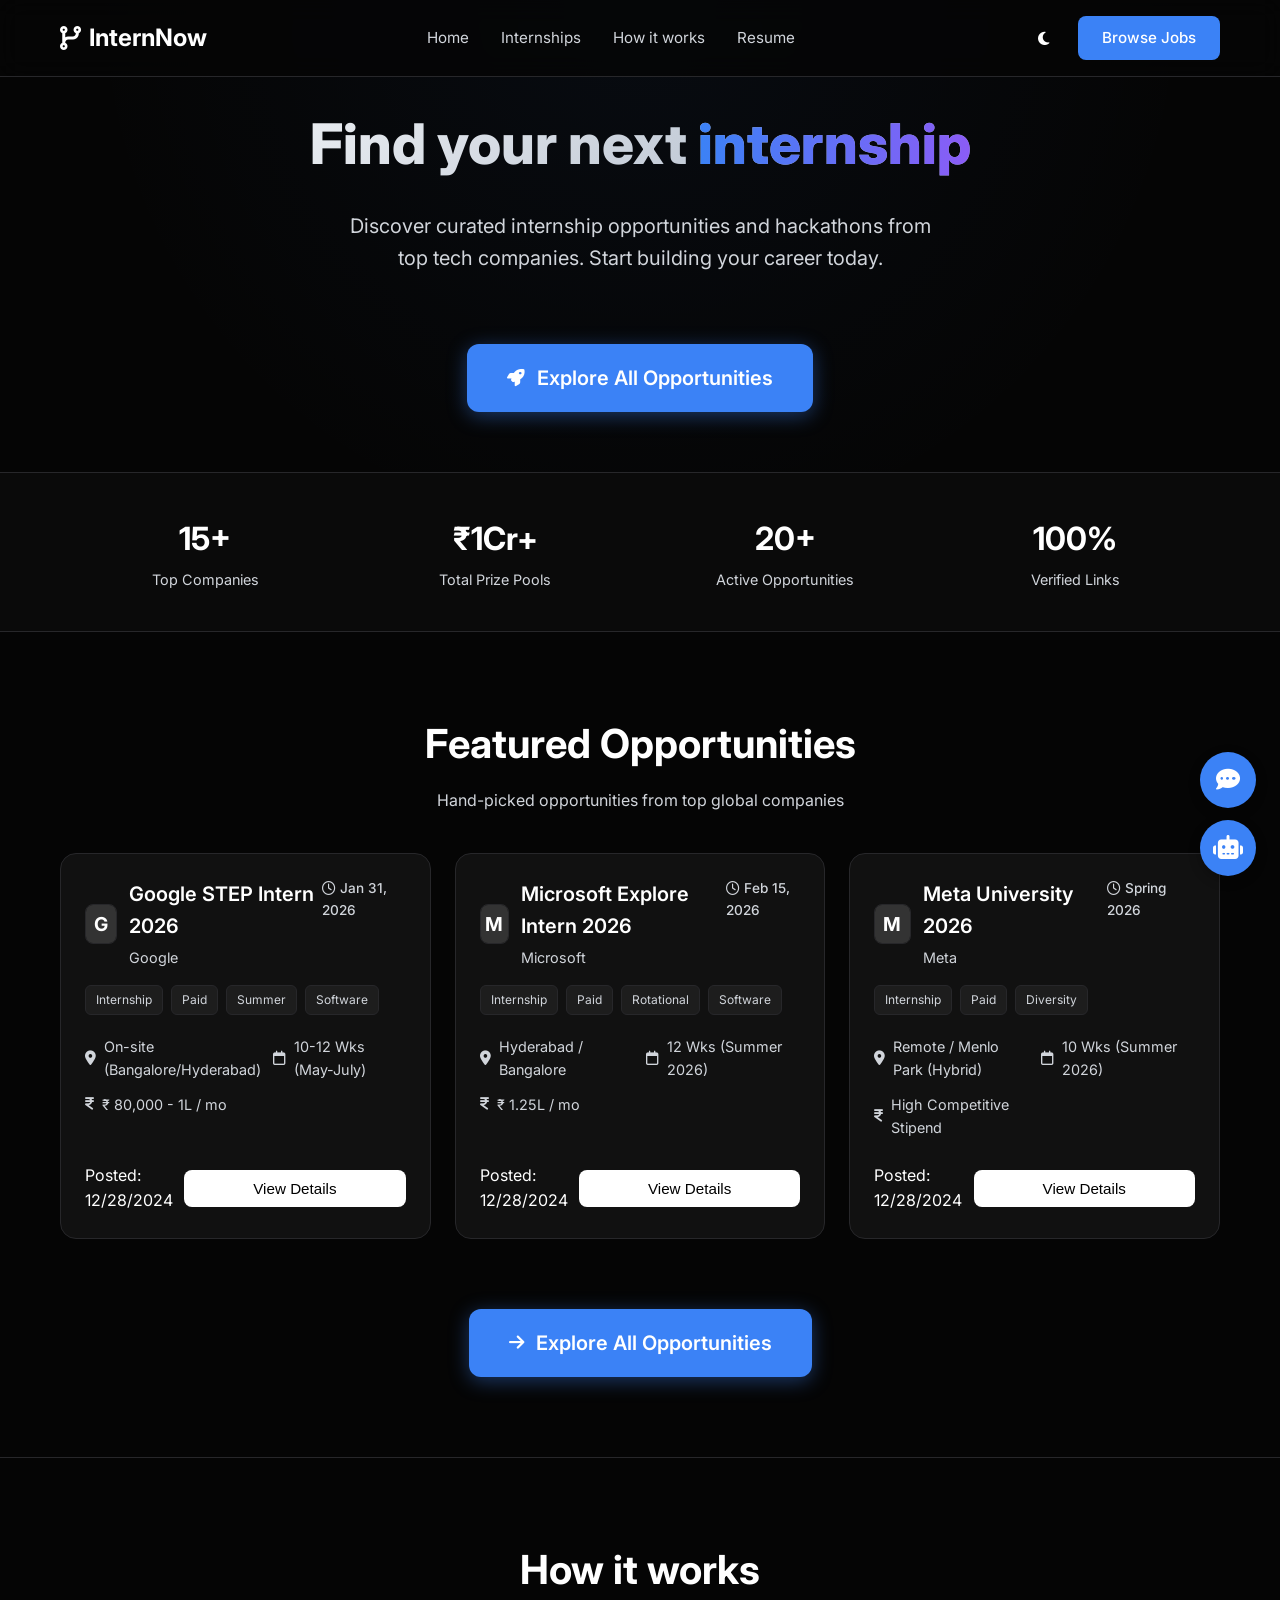
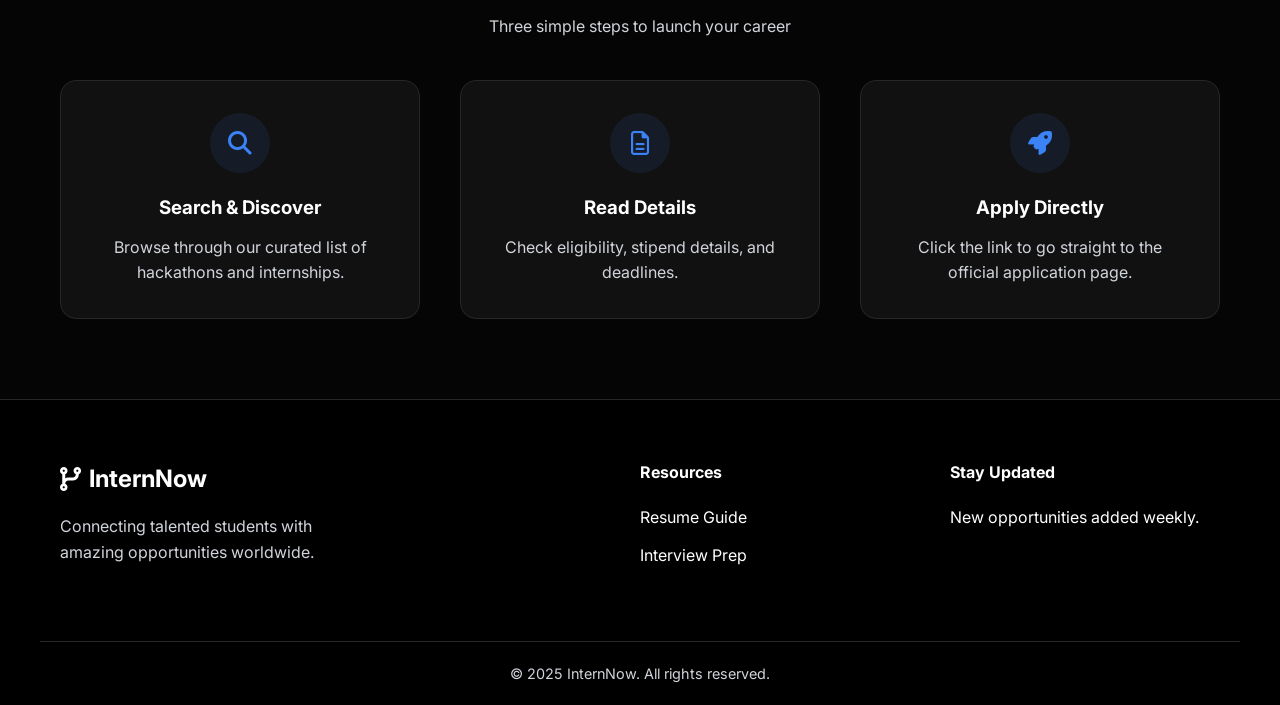
==== index.html @ 03d47580 "refactor: Clean homepage with only 3 featured cards - Reduced homepage from 5 cards to 3 featured ca" ====
<!DOCTYPE html>
<html lang="en">

<head>
    <meta charset="UTF-8">
    <meta name="viewport" content="width=device-width, initial-scale=1.0">
    <title>InternNow - Find Your Next Internship</title>
    <meta name="description"
        content="Discover curated top tech internships (Google, Microsoft, Amazon) and hackathons. Verified listings with stipend details.">

    <!-- Open Graph / SEO (Review Fix 18) -->
    <meta property="og:title" content="InternNow - Tech Internships 2026">
    <meta property="og:description"
        content="Curated list of paid internships and hackathons for engineering students. Verified links & stipends.">
    <meta property="og:type" content="website">
    <meta property="og:url" content="https://inflictt.github.io/Intern-Find/">

    <link rel="stylesheet" href="style.css">
    <link rel="preconnect" href="https://fonts.googleapis.com">
    <link rel="preconnect" href="https://fonts.gstatic.com" crossorigin>
    <link href="https://fonts.googleapis.com/css2?family=Inter:wght@300;400;500;600;700&display=swap" rel="stylesheet">
    <!-- Font Awesome for Icons -->
    <link rel="stylesheet" href="https://cdnjs.cloudflare.com/ajax/libs/font-awesome/6.4.0/css/all.min.css">
</head>

<body>
    <header class="navbar">
        <div class="container nav-container">
            <a href="#" class="logo"><i class="fa-solid fa-code-branch"></i> InternNow</a>
            <nav>
                <ul class="nav-links">
                    <li><a href="#hero">Home</a></li>
                    <li><a href="#internships">Internships</a></li>
                    <li><a href="#about">How it works</a></li>
                    <li><a href="resume.html">Resume</a></li>
                </ul>
            </nav>
            <div class="nav-controls">
                <button id="themeToggle" class="btn btn-icon" aria-label="Toggle Theme">
                    <i class="fa-solid fa-moon"></i>
                </button>
                <a href="#internships" class="btn btn-primary">Browse Jobs</a>
            </div>
        </div>
    </header>

    <main>
        <!-- Hero Section -->
        <section id="hero" class="hero-section">
            <div class="container hero-content">

                <h1>Find your next <span class="text-gradient">internship</span></h1>
                <p class="hero-subtitle">Discover curated internship opportunities and hackathons from top tech
                    companies. Start building your career today.</p>

                <a href="opportunities.html" class="btn btn-primary btn-hero-cta">
                    <i class="fa-solid fa-rocket"></i> Explore All Opportunities
                </a>
            </div>
        </section>

        <!-- Stats Section -->
        <section class="stats-section">
            <div class="container stats-grid">
                <div class="stat-item">
                    <h3>15+</h3>
                    <p>Top Companies</p>
                </div>
                <div class="stat-item">
                    <h3>₹1Cr+</h3>
                    <p>Total Prize Pools</p>
                </div>
                <div class="stat-item">
                    <h3>20+</h3>
                    <p>Active Opportunities</p>
                </div>
                <div class="stat-item">
                    <h3>100%</h3>
                    <p>Verified Links</p>
                </div>
            </div>
        </section>

        <!-- Featured Internships -->
        <section id="internships" class="internships-section">
            <div class="container">
                <div class="section-header">
                    <h2>Featured Opportunities</h2>
                    <p>Hand-picked opportunities from top global companies</p>
                </div>

                <div id="internship-grid" class="internship-grid">
                    <!-- Cards will be injected here by JS -->
                    <div class="card skeleton-card"></div>
                    <div class="card skeleton-card"></div>
                    <div class="card skeleton-card"></div>
                </div>

                <div style="text-align: center; margin-top: 40px;">
                    <a href="opportunities.html" class="btn btn-primary btn-hero-cta">
                        <i class="fa-solid fa-arrow-right"></i> Explore All Opportunities
                    </a>
                </div>
            </div>
        </section>

        <!-- How it works (Simple 3 steps) -->
        <section id="about" class="process-section">
            <div class="container">
                <div class="section-header">
                    <h2>How it works</h2>
                    <p>Three simple steps to launch your career</p>
                </div>
                <div class="process-grid">
                    <div class="process-card">
                        <div class="icon-box"><i class="fa-solid fa-magnifying-glass"></i></div>
                        <h3>Search & Discover</h3>
                        <p>Browse through our curated list of hackathons and internships.</p>
                    </div>
                    <div class="process-card">
                        <div class="icon-box"><i class="fa-regular fa-file-lines"></i></div>
                        <h3>Read Details</h3>
                        <p>Check eligibility, stipend details, and deadlines.</p>
                    </div>
                    <div class="process-card">
                        <div class="icon-box"><i class="fa-solid fa-rocket"></i></div>
                        <h3>Apply Directly</h3>
                        <p>Click the link to go straight to the official application page.</p>
                    </div>
                </div>
            </div>
        </section>
    </main>

    <footer>
        <div class="container footer-content">
            <div class="footer-brand">
                <a href="#" class="logo"><i class="fa-solid fa-code-branch"></i> InternNow</a>
                <p>Connecting talented students with amazing opportunities worldwide.</p>
            </div>
            <div class="footer-links">
                <h4>Resources</h4>
                <ul>
                    <li><a href="#">Resume Guide</a></li>
                    <li><a href="#">Interview Prep</a></li>
                </ul>
            </div>
            <div class="footer-subscribe">
                <h4>Stay Updated</h4>
                <p>New opportunities added weekly.</p>
            </div>
        </div>
        <div class="container footer-bottom">
            <p>&copy; 2025 InternNow. All rights reserved.</p>
        </div>
    </footer>

    <!-- Version 1.1: Forces update for Filters & Dark Mode -->
    <!-- Search Results Modal -->
    <div id="searchModal" class="modal-overlay hidden">
        <div class="modal-content" style="max-width: 800px; width: 95%;">
            <button id="closeSearchModalBtn" class="close-modal"><i class="fa-solid fa-xmark"></i></button>
            <div class="modal-header-voucher"
                style="border-bottom: 1px solid rgba(255,255,255,0.1); margin-bottom: 20px;">
                <div class="header-info"
                    style="display:flex; justify-content:space-between; align-items:center; width:100%;">
                    <div>
                        <h2>Search Results</h2>
                        <p style="color: var(--text-muted); font-size: 0.9rem;">Found matches for "<span
                                id="searchQueryDisplay">...</span>"</p>
                    </div>
                    <select id="searchSortSelect" class="filter-select"
                        style="min-width:120px; font-size:0.85rem; padding:6px 12px;">
                        <option value="relevance">Relevance</option>
                        <option value="latest">Latest</option>
                        <option value="stipend">Stipend</option>
                    </select>
                </div>
            </div>
            <div id="searchResultsGrid" style="max-height: 60vh; overflow-y: auto; padding-right: 10px;">
                <!-- Results populated via JS -->
            </div>
        </div>
    </div>

    <!-- Internship Detail Modal -->
    <div id="internshipModal" class="modal-overlay hidden">
        <div class="modal-content">
            <button class="close-modal-btn" id="closeModalBtn"><i class="fa-solid fa-xmark"></i></button>

            <!-- View 1: Details (Voucher Style) -->
            <div id="modalDetailsView">
                <!-- Modal Header: Logo + Title + Action -->
                <div class="modal-header-voucher">
                    <div class="header-left">
                        <div id="modalIconContainer" class="voucher-icon"></div>
                        <div class="header-info">
                            <h2 id="modalTitle">Role Title</h2>
                            <span id="modalCompany" class="company-badge">Company</span>
                        </div>
                    </div>
                    <div class="header-right">
                        <button id="headerApplyBtn" class="btn btn-outline-sm">Apply Now <i
                                class="fa-solid fa-arrow-up-right-from-square"></i></button>
                    </div>
                </div>

                <div class="modal-body-voucher">
                    <h3 class="section-label">AVAILABLE DETAILS</h3>

                    <!-- Detail Cards List -->
                    <div class="voucher-details-list">
                        <!-- Stipend & Duration -->
                        <div class="voucher-card">
                            <div class="vc-left">
                                <div class="vc-icon"><i class="fa-solid fa-money-bill-wave" id="modalStipendIcon"></i>
                                </div>
                                <div class="vc-info">
                                    <span class="vc-label">Stipend / Prize</span>
                                    <span id="modalStipend" class="vc-value highlight-green">Stipend</span>
                                </div>
                            </div>
                            <div class="vc-right">
                                <span id="modalDuration" class="vc-sub">Duration</span>
                            </div>
                        </div>

                        <!-- Location & Eligibility -->
                        <div class="voucher-card">
                            <div class="vc-left">
                                <div class="vc-icon"><i class="fa-solid fa-location-dot"></i></div>
                                <div class="vc-info">
                                    <span class="vc-label">Location</span>
                                    <span id="modalLocation" class="vc-value">Location</span>
                                </div>
                            </div>
                            <div class="vc-right">
                                <!-- Reuse logic later for eligibility text if short -->
                            </div>
                        </div>

                        <!-- Description Block -->
                        <div class="voucher-card full-card">
                            <span class="vc-label">Description</span>
                            <p id="modalDescription" class="vc-text">Description...</p>
                        </div>

                        <!-- Eligibility Block -->
                        <div class="voucher-card full-card">
                            <span class="vc-label">Eligibility</span>
                            <p id="modalEligibility" class="vc-text">Eligibility...</p>
                        </div>

                        <!-- Tags -->
                        <div class="modal-tags" id="modalTags" style="margin-top: 16px;">
                            <!-- Tags injected here -->
                        </div>
                    </div>
                </div>

                <!-- Hidden proceed button kept for logic compatibility, logic moved to header button -->
                <button id="proceedToApplyBtn" class="hidden"></button>
            </div>

            <!-- View 2: Confirmation -->
            <div id="modalConfirmView" class="hidden text-center">
                <div class="confirm-icon"><i class="fa-solid fa-circle-exclamation"></i></div>
                <h3>External Redirect</h3>
                <p>You are about to leave InternNow to visit the official application page.</p>
                <div class="confirm-actions">
                    <button id="cancelRedirectBtn" class="btn btn-outline">Go Back</button>
                    <button id="confirmRedirectBtn" class="btn btn-primary">Yes, Continue</button>
                </div>
            </div>
        </div>
    </div>

    <!-- Tools & Widgets -->
    <div class="fab-container">
        <button id="fabFeedback" class="fab-btn" title="Feedback"><i class="fa-solid fa-comment-dots"></i></button>
        <button id="fabChat" class="fab-btn" title="Help Chat"><i class="fa-solid fa-robot"></i></button>
    </div>

    <!-- Feedback Modal -->
    <div id="feedbackModal" class="modal-overlay hidden">
        <div class="modal-content" style="max-width: 500px;">
            <div class="modal-header-simple">
                <h3>Submit Feedback</h3>
                <button id="closeFeedbackBtn" class="close-simple"><i class="fa-solid fa-xmark"></i></button>
            </div>
            <div class="feedback-form">
                <textarea id="feedbackInput" placeholder="Tell us what you think or report a bug..."
                    rows="5"></textarea>
                <div class="form-actions">
                    <button id="submitFeedbackBtn" class="btn btn-primary">Send Feedback</button>
                </div>
            </div>
        </div>
    </div>

    <!-- Chat Bot Widget -->
    <div id="chatWidget" class="chat-widget hidden">
        <div class="chat-header">
            <h4>InternBot Helper</h4>
            <button id="closeChatBtn"><i class="fa-solid fa-xmark"></i></button>
        </div>
        <div class="chat-body" id="chatBody">
            <div class="chat-msg bot">Hi! I'm InternBot 🤖. Try searching for <strong>'Google'</strong>,
                <strong>'Microsoft'</strong>, or <strong>'High Stipend'</strong>.
            </div>
            <!-- Messages go here -->
        </div>
        <div class="chat-input-area">
            <input type="text" id="chatInput" placeholder="Ask a question...">
            <button id="sendChatBtn"><i class="fa-solid fa-paper-plane"></i></button>
        </div>
    </div>

    <!-- Toast Container -->
    <div id="toast-container"></div>

    <!-- Contextual Search Feedback Overlays -->
    <div id="searchFeedbackOverlay" class="search-feedback-overlay">
        <span class="search-loader"></span>
        <div class="feedback-text" id="feedbackText">Searching internships...</div>
        <div class="feedback-subtext">Scanning companies and roles</div>
    </div>

    <div id="resultSummaryCard" class="result-summary-card">
        <div class="summary-icon"><i class="fa-solid fa-magnifying-glass"></i></div>
        <div class="summary-content">
            <h4 id="summaryTitle">Search Results</h4>
            <p id="summaryText">Found 0 internships matching your query.</p>
        </div>
    </div>

    <!-- Mini Card Tray for Previews -->
    <div id="miniTray" class="mini-tray"></div>

    <script src="script.js"></script>
</body>

</html>
---- style.css ----
/* Base Styles & Variables */
:root {
    --bg-color: #050505;
    --card-bg: #111111;
    --card-hover: #1a1a1a;
    --primary-color: #3b82f6;
    /* Blue */
    --primary-hover: #2563eb;
    --accent-color: #8b5cf6;
    /* Purple for gradients */
    --text-main: #ffffff;
    --text-muted: #d1d5db;
    /* Improved Contrast (was #a1a1aa) */
    --border-color: #27272a;
    --font-family: 'Inter', sans-serif;
    --container-width: 1200px;
    --radius-md: 12px;
    --radius-lg: 16px;
    --transition: all 0.3s ease;
}

[data-theme="light"] {
    --bg-color: #ffffff;
    --card-bg: #f8f9fa;
    --card-hover: #ffffff;
    --primary-color: #000000;
    /* Classic Black for primary actions */
    --primary-hover: #333333;
    --text-main: #111111;
    --text-muted: #52525b;
    /* Darker grey for better contrast */
    --border-color: #dddddd;
    --radius-md: 8px;
    /* Sharper corners */
    --radius-lg: 12px;
}

* {
    margin: 0;
    padding: 0;
    box-sizing: border-box;
}

body {
    font-family: var(--font-family);
    background-color: var(--bg-color);
    color: var(--text-main);
    line-height: 1.6;
    overflow-x: hidden;
    transition: background-color 0.3s ease, color 0.3s ease;
}

/* ... (previous styles) ... */

.filter-select {
    background: var(--card-bg);
    border: 1px solid var(--border-color);
    color: var(--text-muted);
    padding: 8px 16px;
    font-size: 0.95rem;
    border-radius: 8px;
    cursor: pointer;
    outline: none;
    transition: var(--transition);
    min-width: 200px;
}

.filter-select:hover,
.filter-select:focus {
    border-color: var(--primary-color);
    color: var(--text-main);
}

/* ... existing styles ... */

.navbar {
    position: fixed;
    top: 0;
    left: 0;
    width: 100%;
    z-index: 1000;
    background: var(--bg-color);
    /* Changed to use var for theme support */
    border-bottom: 1px solid var(--border-color);
    padding: 16px 0;
    transition: background-color 0.3s ease;
}

.nav-controls {
    display: flex;
    align-items: center;
    gap: 16px;
}

.btn-icon {
    background: transparent;
    border: 1px solid var(--border-color);
    color: var(--text-main);
    width: 40px;
    height: 40px;
    border-radius: 50%;
    display: flex;
    align-items: center;
    justify-content: center;
    cursor: pointer;
    transition: var(--transition);
}

.btn-icon:hover {
    background: var(--card-hover);
    border-color: var(--primary-color);
}

/* ... existing styles ... */

.filters-bar {
    display: flex;
    flex-direction: column;
    align-items: center;
    gap: 16px;
    margin-bottom: 40px;
}

.filter-group {
    display: flex;
    gap: 12px;
    align-items: center;
    flex-wrap: wrap;
    justify-content: center;
}

.filter-label {
    color: var(--text-muted);
    font-size: 0.9rem;
    font-weight: 500;
}

.filter-btn {
    background: var(--card-bg);
    /* Updated to use card bg */
    border: 1px solid var(--border-color);
    /* Added border */
    color: var(--text-muted);
    padding: 8px 16px;
    cursor: pointer;
    font-size: 0.95rem;
    border-radius: 8px;
    transition: var(--transition);
}

.filter-btn:hover,
.filter-btn.active {
    background: var(--card-hover);
    color: var(--text-main);
    border-color: var(--primary-color);
}

.filter-btn.active {
    background: var(--primary-color);
    color: white;
    border-color: var(--primary-color);
}

a {
    text-decoration: none;
    color: inherit;
    transition: var(--transition);
}

ul {
    list-style: none;
}

.container {
    max-width: var(--container-width);
    margin: 0 auto;
    padding: 0 20px;
}

.btn {
    display: inline-block;
    padding: 10px 24px;
    border-radius: 8px;
    font-weight: 500;
    cursor: pointer;
    border: none;
    font-size: 0.95rem;
    transition: var(--transition);
}

.btn-primary {
    background-color: var(--primary-color);
    color: white;
}

.btn-primary:hover {
    background-color: var(--primary-hover);
    transform: translateY(-1px);
    box-shadow: 0 4px 12px rgba(59, 130, 246, 0.3);
}

/* Navbar */
.navbar {
    position: fixed;
    top: 0;
    left: 0;
    width: 100%;
    z-index: 1000;
    background: rgba(5, 5, 5, 0.8);
    backdrop-filter: blur(12px);
    border-bottom: 1px solid var(--border-color);
    padding: 16px 0;
}

.nav-container {
    display: flex;
    justify-content: space-between;
    align-items: center;
}

.logo {
    font-size: 1.5rem;
    font-weight: 700;
    display: flex;
    align-items: center;
    gap: 8px;
}

.nav-links {
    display: flex;
    gap: 32px;
}

.nav-links a {
    color: var(--text-muted);
    font-size: 0.95rem;
}

.nav-links a:hover {
    color: var(--text-main);
}

/* Hero Section */
.hero-section {
    padding: 100px 0 60px;
    text-align: center;
    background: radial-gradient(circle at top, rgba(59, 130, 246, 0.05) 0%, transparent 70%);
    transition: padding 0.5s ease, min-height 0.5s ease;
}

.btn-hero-cta {
    display: inline-flex;
    align-items: center;
    gap: 12px;
    padding: 18px 40px;
    font-size: 1.25rem;
    font-weight: 600;
    border-radius: 12px;
    margin-top: 30px;
    box-shadow: 0 4px 20px rgba(59, 130, 246, 0.4);
    transition: all 0.3s ease;
}

.btn-hero-cta:hover {
    transform: translateY(-3px);
    box-shadow: 0 8px 30px rgba(59, 130, 246, 0.5);
}

.btn-hero-cta i {
    font-size: 1.1rem;
}

/* Urgent Button Styling */
.btn-urgent {
    background: linear-gradient(135deg, #ef4444 0%, #dc2626 100%);
    color: white;
    border: none;
}

.btn-urgent:hover {
    background: linear-gradient(135deg, #dc2626 0%, #b91c1c 100%);
    transform: translateY(-2px);
}

/* Visited Link State (Subtle indicator for clicked links) */
.apply-btn:visited {
    opacity: 0.8;
}

.badge {
    background: rgba(255, 255, 255, 0.05);
    border: 1px solid var(--border-color);
    border-radius: 20px;
    padding: 6px 16px;
    font-size: 0.85rem;
    display: inline-block;
    margin-bottom: 24px;
    color: var(--text-muted);
}

.hero-section h1 {
    font-size: 3.5rem;
    font-weight: 800;
    margin-bottom: 20px;
    background: linear-gradient(135deg, #fff 0%, #94a3b8 100%);
    -webkit-background-clip: text;
    background-clip: text;
    -webkit-text-fill-color: transparent;
    transition: font-size 0.5s ease;
}

.hero-section.hero-results-active h1 {
    font-size: 2rem;
}

.text-gradient {
    background: linear-gradient(to right, var(--primary-color), var(--accent-color));
    -webkit-background-clip: text;
    background-clip: text;
    -webkit-text-fill-color: transparent;
}

.hero-section p {
    font-size: 1.25rem;
    color: var(--text-muted);
    max-width: 600px;
    margin: 0 auto 40px;
    transition: opacity 0.5s ease, margin-bottom 0.5s ease;
}

.hero-section.hero-results-active p {
    font-size: 1rem;
    margin-bottom: 20px;
    opacity: 0.7;
}

.search-container {
    background: var(--card-bg);
    border: 1px solid var(--border-color);
    border-radius: 12px;
    padding: 6px;
    max-width: 500px;
    margin: 0 auto 30px;
    display: flex;
    align-items: center;
    transition: var(--transition);
    position: relative;
    /* Anchor for dropdown */
}

.search-container:focus-within {
    border-color: var(--primary-color);
    box-shadow: 0 0 0 3px rgba(59, 130, 246, 0.1);
}

.search-icon {
    padding: 0 16px;
    color: var(--text-muted);
}

.search-container input {
    background: transparent;
    border: none;
    color: white;
    font-size: 1rem;
    padding: 8px 0;
    flex: 1;
    outline: none;
}

/* --- Floating Search Results --- */
.search-dropdown {
    position: absolute;
    top: calc(100% + 8px);
    left: 0;
    width: 100%;
    background: var(--card-bg);
    border: 1px solid var(--border-color);
    border-radius: 12px;
    box-shadow: 0 10px 30px rgba(0, 0, 0, 0.4);
    z-index: 1000;
    max-height: 480px;
    overflow-y: auto;
    display: flex;
    flex-direction: column;
}

.search-dropdown.hidden {
    display: none;
}

.search-result-item {
    display: flex;
    align-items: center;
    gap: 12px;
    padding: 12px 16px;
    cursor: pointer;
    border-bottom: 1px solid rgba(255, 255, 255, 0.05);
    transition: background 0.2s;
}

.search-result-item:last-child {
    border-bottom: none;
}

.search-result-item:hover {
    background: rgba(255, 255, 255, 0.05);
}

.sr-logo {
    width: 32px;
    height: 32px;
    border-radius: 6px;
    background: white;
    padding: 4px;
    object-fit: contain;
}

.sr-info {
    flex: 1;
}

.sr-title {
    color: var(--text-main);
    font-size: 0.95rem;
    font-weight: 600;
}

.sr-company {
    color: var(--text-muted);
    font-size: 0.8rem;
}

.sr-no-results {
    padding: 20px;
    text-align: center;
    color: var(--text-muted);
    font-style: italic;
}

.sr-view-all {
    padding: 12px;
    text-align: center;
    background: rgba(59, 130, 246, 0.05);
    color: var(--primary-color);
    font-weight: 600;
    font-size: 0.9rem;
    cursor: pointer;
    border-top: 1px solid var(--border-color);
}

.sr-view-all:hover {
    background: rgba(59, 130, 246, 0.1);
    text-decoration: underline;
}

.tags-container {
    display: flex;
    justify-content: center;
    gap: 12px;
    align-items: center;
    flex-wrap: wrap;
}

.tags-container span {
    color: var(--text-muted);
    font-size: 0.9rem;
}

.tag-btn {
    background: var(--card-bg);
    border: 1px solid var(--border-color);
    color: var(--text-muted);
    padding: 6px 12px;
    border-radius: 20px;
    cursor: pointer;
    font-size: 0.85rem;
    transition: var(--transition);
}

.tag-btn:hover {
    border-color: var(--text-muted);
    color: var(--text-main);
}

/* Stats Section */
.stats-section {
    border-top: 1px solid var(--border-color);
    border-bottom: 1px solid var(--border-color);
    padding: 40px 0;
    background: rgba(255, 255, 255, 0.02);
}

.stats-grid {
    display: grid;
    grid-template-columns: repeat(4, 1fr);
    text-align: center;
}

.stat-item h3 {
    font-size: 2rem;
    font-weight: 700;
    margin-bottom: 4px;
}

.stat-item p {
    color: var(--text-muted);
    font-size: 0.9rem;
}

/* Internships Section */
.internships-section {
    padding: 80px 0;
}

.section-header {
    text-align: center;
    margin-bottom: 40px;
}

.section-header h2 {
    font-size: 2.5rem;
    margin-bottom: 12px;
}

.section-header p {
    color: var(--text-muted);
}

.filters-container {
    display: flex;
    flex-direction: column;
    gap: 20px;
    margin-bottom: 40px;
    align-items: center;
}

.filter-row {
    display: flex;
    gap: 16px;
    align-items: center;
    flex-wrap: wrap;
    justify-content: center;
}

.dropdowns-row {
    width: 100%;
    justify-content: center;
    flex-wrap: nowrap;
    /* Force side-by-side */
}

@media (max-width: 600px) {
    .dropdowns-row {
        flex-wrap: wrap;
        /* Only wrap on very small screens */
    }

    .filter-select {
        min-width: 140px;
        /* Allow smaller width on mobile */
        flex: 1;
    }
}

.filter-group {
    display: flex;
    align-items: center;
    gap: 12px;
}

.filters-summary {
    display: flex;
    justify-content: space-between;
    align-items: center;
    margin-bottom: 24px;
    padding: 0 10px;
    font-size: 0.95rem;
    color: var(--text-muted);
}

.btn-text {
    background: none;
    border: none;
    color: var(--primary-color);
    cursor: pointer;
    font-size: 0.9rem;
    text-decoration: underline;
    padding: 0;
}

.btn-text:hover {
    color: var(--primary-hover);
}

.filter-btn {
    background: transparent;
    border: none;
    color: var(--text-muted);
    padding: 8px 16px;
    cursor: pointer;
    font-size: 1rem;
    border-radius: 8px;
    transition: var(--transition);
}

.filter-btn:hover,
.filter-btn.active {
    background: var(--card-bg);
    color: var(--text-main);
}

.filter-btn.active {
    background: var(--primary-color);
}

.internship-grid {
    display: grid;
    grid-template-columns: repeat(auto-fit, minmax(280px, 1fr));
    /* Reduced min-width slightly for better fit */
    gap: 24px;
}

/* Card Styles */
.card {
    background: var(--card-bg);
    border: 1px solid var(--border-color);
    border-radius: var(--radius-lg);
    padding: 24px;
    display: flex;
    flex-direction: column;
    transition: var(--transition);
    position: relative;
    overflow: hidden;
}

.card:hover {
    border-color: var(--primary-color);
    transform: translateY(-4px);
    box-shadow: 0 10px 40px -10px rgba(0, 0, 0, 0.5);
}

.card-header {
    display: flex;
    justify-content: space-between;
    align-items: flex-start;
    margin-bottom: 16px;
}

.role-title {
    font-size: 1.25rem;
    font-weight: 600;
    margin-bottom: 4px;
}

.company-name {
    color: var(--text-muted);
    font-size: 0.9rem;
    display: flex;
    align-items: center;
    gap: 6px;
}

.bookmark-btn {
    background: transparent;
    border: none;
    color: var(--text-muted);
    cursor: pointer;
}

.card-tags {
    display: flex;
    gap: 8px;
    margin-bottom: 20px;
    flex-wrap: wrap;
}

.card-tag {
    font-size: 0.75rem;
    padding: 4px 10px;
    border-radius: 6px;
    background: rgba(255, 255, 255, 0.05);
    color: var(--text-muted);
    border: 1px solid var(--border-color);
}

.card-info {
    font-size: 0.9rem;
    color: var(--text-muted);
    margin-bottom: 24px;
    display: grid;
    grid-template-columns: 1fr 1fr;
    gap: 12px;
}

.info-item {
    display: flex;
    align-items: center;
    gap: 8px;
}

.card-footer {
    margin-top: auto;
}

.apply-btn {
    width: 100%;
    text-align: center;
    background: white;
    color: black;
    padding: 10px;
}

.apply-btn:hover {
    background: #f0f0f0;
    transform: none;
    box-shadow: none;
}

/* Process Section */
.process-section {
    padding: 80px 0;
    border-top: 1px solid var(--border-color);
}

.process-grid {
    display: grid;
    grid-template-columns: repeat(3, 1fr);
    gap: 40px;
}

.process-card {
    padding: 32px;
    background: var(--card-bg);
    border-radius: var(--radius-lg);
    border: 1px solid var(--border-color);
    text-align: center;
}

.icon-box {
    width: 60px;
    height: 60px;
    background: rgba(59, 130, 246, 0.1);
    color: var(--primary-color);
    border-radius: 50%;
    display: flex;
    align-items: center;
    justify-content: center;
    font-size: 1.5rem;
    margin: 0 auto 20px;
}

.process-card h3 {
    margin-bottom: 12px;
}

.process-card p {
    color: var(--text-muted);
}

/* Footer */
footer {
    border-top: 1px solid var(--border-color);
    padding: 60px 0 20px;
    background: #000;
}

.footer-content {
    display: grid;
    grid-template-columns: 2fr 1fr 1fr;
    gap: 40px;
    margin-bottom: 60px;
}

.footer-brand p {
    color: var(--text-muted);
    margin-top: 16px;
    max-width: 300px;
}

.footer-links h4,
.footer-subscribe h4 {
    margin-bottom: 20px;
}

.footer-links li {
    margin-bottom: 12px;
}

.footer-links a:hover {
    color: var(--primary-color);
}

.footer-bottom {
    text-align: center;
    color: var(--text-muted);
    font-size: 0.9rem;
    padding-top: 20px;
    border-top: 1px solid var(--border-color);
}

/* Mobile Responsive */
@media (max-width: 768px) {
    .hero-section h1 {
        font-size: 2.5rem;
    }

    .stats-grid {
        grid-template-columns: 1fr 1fr;
        gap: 30px;
    }

    .process-grid {
        grid-template-columns: 1fr;
    }

    .footer-content {
        grid-template-columns: 1fr;
        text-align: center;
    }

    .footer-brand p {
        margin: 16px auto;
    }

    .nav-links {
        display: none;
        /* Simple hiding for first pass, valid for MVP */
    }
}


/* --- Modal Styles --- */
.modal-overlay {
    position: fixed;
    top: 0;
    left: 0;
    width: 100%;
    height: 100%;
    background: rgba(0, 0, 0, 0.6);
    backdrop-filter: blur(8px);
    display: flex;
    justify-content: center;
    align-items: center;
    z-index: 1000;
    opacity: 0;
    visibility: hidden;
    transition: all 0.3s ease;
}

.modal-overlay.active {
    opacity: 1;
    visibility: visible;
}

.modal-content {
    background: var(--card-bg);
    border: 1px solid var(--border-color);
    padding: 32px;
    border-radius: 16px;
    width: 90%;
    max-width: 600px;
    /* Wider for better layout */
    min-height: 400px;
    /* Square user feel */
    position: relative;
    transform: translateY(20px);
    transition: transform 0.3s ease;
    box-shadow: 0 25px 50px -12px rgba(0, 0, 0, 0.5);
    max-height: 90vh;
    /* Prevent it from being taller than screen */
    overflow-y: auto;
    /* Enable scrolling if content is too long */
}

.modal-overlay.active .modal-content {
    transform: translateY(0);
}

.close-modal-btn {
    position: absolute;
    top: 16px;
    right: 16px;
    background: transparent;
    border: none;
    color: var(--text-muted);
    font-size: 1.25rem;
    cursor: pointer;
    transition: color 0.2s;
}

.close-modal-btn:hover {
    color: var(--text-main);
}

.modal-header {
    margin-bottom: 24px;
}

.modal-header h2 {
    font-size: 1.5rem;
    margin-bottom: 4px;
}

.modal-body-grid {
    display: grid;
    grid-template-columns: 1fr 1fr;
    gap: 16px;
    margin-bottom: 24px;
}

.modal-details-section {
    margin-bottom: 24px;
    text-align: left;
    background: var(--bg-color);
    /* Slight contrast background */
    padding: 16px;
    border-radius: 8px;
    border: 1px solid var(--border-color);
}

.modal-details-section h3 {
    font-size: 1rem;
    color: var(--primary-color);
    margin-bottom: 8px;
    margin-top: 16px;
}

.modal-details-section h3:first-child {
    margin-top: 0;
}

.modal-details-section p {
    color: var(--text-main);
    font-size: 0.95rem;
    line-height: 1.5;
}

.deadline-text {
    color: #ef4444 !important;
    /* Red for urgency */
    font-weight: 600;
}

.highlight-tag {
    background: var(--primary-color) !important;
    color: white !important;
    border-color: var(--primary-color) !important;
}

.modal-stat {
    display: flex;
    align-items: center;
    gap: 10px;
    color: var(--text-muted);
    font-size: 0.95rem;
}

.modal-stat i {
    color: var(--primary-color);
    width: 20px;
    text-align: center;
}

.modal-tags {
    display: flex;
    flex-wrap: wrap;
    gap: 8px;
    margin-bottom: 24px;
}

.modal-actions .btn {
    width: 100%;
    justify-content: center;
}

/* Confirmation View */
.hidden {
    display: none !important;
}

.confirm-icon {
    font-size: 3rem;
    color: var(--accent-color);
    margin-bottom: 16px;
}

.text-center {
    text-align: center;
}

.confirm-actions {
    display: flex;
    gap: 12px;
    margin-top: 24px;
}

.filter-buttons {
    display: flex;
    gap: 10px;
    flex-wrap: wrap;
}

@media (max-width: 768px) {
    .filter-buttons {
        flex-wrap: nowrap;
        overflow-x: auto;
        padding-bottom: 8px;
        margin-bottom: -8px;
        -webkit-overflow-scrolling: touch;
        scrollbar-width: thin;
    }

    .filter-buttons::-webkit-scrollbar {
        height: 4px;
    }

    .filter-buttons::-webkit-scrollbar-thumb {
        background: rgba(255, 255, 255, 0.1);
        border-radius: 10px;
    }

    .filter-row {
        flex-direction: column;
        align-items: flex-start !important;
        gap: 12px !important;
    }

    .dropdowns-row {
        flex-direction: column;
        gap: 15px;
    }

    .filter-group {
        width: 100%;
    }

    .filter-select {
        width: 100%;
        min-width: unset !important;
    }
}


/* --- Premium Voucher Modal Styles --- */
.modal-header-voucher {
    display: flex;
    justify-content: space-between;
    align-items: flex-start;
    /* Better alignment for multi-line titles */
    padding-bottom: 24px;
    border-bottom: 1px solid rgba(255, 255, 255, 0.1);
    margin-bottom: 28px;
}

.header-left {
    display: flex;
    align-items: flex-start;
    gap: 16px;
    flex: 1;
}

.voucher-icon {
    font-size: 2.8rem;
    color: var(--text-main);
    background: rgba(255, 255, 255, 0.05);
    width: 64px;
    height: 64px;
    border-radius: 12px;
    display: flex;
    align-items: center;
    justify-content: center;
    flex-shrink: 0;
}

.header-info {
    display: flex;
    flex-direction: column;
    gap: 6px;
}

.header-info h2 {
    font-size: 1.75rem;
    /* Larger Title */
    font-weight: 700;
    line-height: 1.2;
    color: var(--text-main);
    margin: 0;
}

.company-badge {
    background: rgba(255, 255, 255, 0.1);
    padding: 4px 12px;
    border-radius: 20px;
    /* Pillow shape for modern feel */
    font-size: 0.85rem;
    font-weight: 500;
    color: var(--text-muted);
    display: inline-block;
    align-self: flex-start;
    border: 1px solid rgba(255, 255, 255, 0.1);
}

.header-right {
    margin-left: 20px;
    flex-shrink: 0;
}

/* High Impact CTA Button */
.btn-outline-sm {
    background: #ffffff;
    /* Solid White */
    color: #000000;
    /* Black Text */
    border: none;
    padding: 10px 20px;
    border-radius: 8px;
    font-size: 0.95rem;
    font-weight: 600;
    cursor: pointer;
    transition: transform 0.2s ease, box-shadow 0.2s ease;
    display: flex;
    align-items: center;
    gap: 8px;
}

.btn-outline-sm:hover {
    transform: translateY(-2px);
    box-shadow: 0 4px 12px rgba(255, 255, 255, 0.2);
    background: #f0f0f0;
}

.section-label {
    font-size: 0.75rem;
    text-transform: uppercase;
    letter-spacing: 1.2px;
    color: var(--text-muted);
    margin-bottom: 20px;
    display: block;
    opacity: 0.8;
}

.voucher-details-list {
    display: flex;
    flex-direction: column;
    gap: 20px;
}

.voucher-card {
    background: rgba(255, 255, 255, 0.03);
    /* Subtle separation */
    border: 1px solid rgba(255, 255, 255, 0.08);
    border-radius: 16px;
    padding: 20px;
    display: flex;
    justify-content: space-between;
    align-items: center;
    transition: background 0.2s ease;
}

.voucher-card:hover {
    background: rgba(255, 255, 255, 0.05);
}

.voucher-card.full-card {
    flex-direction: column;
    align-items: flex-start;
    gap: 12px;
}

.full-card .vc-label {
    text-transform: uppercase;
    font-size: 0.75rem;
    letter-spacing: 0.5px;
    opacity: 0.7;
    margin-bottom: 0;
}

.full-card .vc-text {
    font-size: 1rem;
    color: #e5e5e5;
    /* Brighter text for readability */
    line-height: 1.6;
}

.vc-left {
    display: flex;
    align-items: center;
    gap: 16px;
}

.vc-icon {
    background: rgba(34, 197, 94, 0.1);
    /* Subtle green tint bg */
    width: 48px;
    height: 48px;
    border-radius: 12px;
    display: flex;
    align-items: center;
    justify-content: center;
    color: #22c55e;
    /* Green Icon */
    font-size: 1.25rem;
}

.vc-info {
    display: flex;
    flex-direction: column;
    gap: 2px;
}

.vc-label {
    font-size: 0.85rem;
    color: #e2e8f0;
    /* High Contrast for Accessibility */
    font-weight: 500;
}

.vc-value {
    font-size: 1.2rem;
    font-weight: 700;
    color: var(--text-main);
}

.highlight-green {
    color: #22c55e;
}

/* --- Card State Machine Elements --- */
.timer-standard {
    color: var(--text-muted);
    font-size: 0.85rem;
    font-weight: 500;
}

.timer-urgent {
    color: #ef4444;
    /* Vibe Red */
    font-size: 0.85rem;
    font-weight: 700;
    display: flex;
    align-items: center;
    gap: 6px;
}

.timer-submitted {
    color: #22c55e;
    /* Success Green */
    font-size: 0.85rem;
    font-weight: 600;
    display: flex;
    align-items: center;
    gap: 6px;
}

/* Footer Button State Overrides */
.btn-ghost {
    background: transparent;
    border: 1px solid rgba(255, 255, 255, 0.2);
    color: var(--text-muted);
    padding: 8px 16px;
    border-radius: 8px;
    font-weight: 500;
    cursor: default;
    /* Less clickable feel */
    transition: all 0.2s;
}

.btn-ghost:hover {
    border-color: rgba(255, 255, 255, 0.4);
    color: var(--text-main);
}


/* Badges removed in favor of Header State Machine */


.vc-sub {
    font-size: 0.95rem;
    color: var(--text-muted);
    background: rgba(255, 255, 255, 0.05);
    padding: 6px 12px;
    border-radius: 6px;
}

/* Light Mode Overrides for Voucher */
[data-theme="light"] .modal-header-voucher {
    border-bottom-color: rgba(0, 0, 0, 0.1);
}

[data-theme="light"] .voucher-card {
    background: #ffffff;
    border-color: #e5e7eb;
    box-shadow: 0 2px 4px rgba(0, 0, 0, 0.02);
}

[data-theme="light"] .voucher-icon {
    background: #f3f4f6;
    color: #111;
}

[data-theme="light"] .btn-outline-sm {
    background: #000;
    color: #fff;
}

/* --- FAB and Widgets --- */
.fab-container {
    position: fixed;
    bottom: 24px;
    right: 24px;
    display: flex;
    flex-direction: column;
    gap: 12px;
    z-index: 1100;
}

.fab-btn {
    width: 56px;
    height: 56px;
    border-radius: 50%;
    background: var(--primary-color);
    color: white;
    border: none;
    font-size: 1.5rem;
    cursor: pointer;
    box-shadow: 0 4px 12px rgba(0, 0, 0, 0.3);
    transition: transform 0.2s, background 0.2s;
}

.fab-btn:hover {
    transform: scale(1.1);
    background: var(--primary-hover);
}

/* Chat Widget */
.chat-widget {
    position: fixed;
    bottom: 100px;
    right: 24px;
    width: 350px;
    height: 450px;
    background: var(--card-bg);
    border: 1px solid var(--border-color);
    border-radius: 12px;
    box-shadow: 0 8px 32px rgba(0, 0, 0, 0.4);
    display: flex;
    flex-direction: column;
    z-index: 1100;
    overflow: hidden;
}

.chat-header {
    background: var(--primary-color);
    color: white;
    padding: 12px 16px;
    display: flex;
    justify-content: space-between;
    align-items: center;
}

.chat-body {
    flex: 1;
    padding: 16px;
    overflow-y: auto;
    display: flex;
    flex-direction: column;
    gap: 12px;
}

.chat-msg {
    padding: 8px 12px;
    border-radius: 8px;
    max-width: 80%;
    font-size: 0.9rem;
}

.chat-msg.bot {
    background: rgba(255, 255, 255, 0.1);
    align-self: flex-start;
}

[data-theme="light"] .chat-msg.bot {
    background: #f3f4f6;
}

.chat-msg.user {
    background: var(--primary-color);
    color: white;
    align-self: flex-end;
}

.chat-input-area {
    padding: 12px;
    border-top: 1px solid var(--border-color);
    display: flex;
    gap: 8px;
}

.chat-input-area input {
    flex: 1;
    padding: 8px 12px;
    border-radius: 20px;
    border: 1px solid var(--border-color);
    background: var(--bg-color);
    color: var(--text-main);
}

#sendChatBtn {
    background: none;
    border: none;
    color: var(--primary-color);
    cursor: pointer;
    font-size: 1.2rem;
}

/* Feedback Modal - Simple Header */
.modal-header-simple {
    display: flex;
    justify-content: space-between;
    align-items: center;
    margin-bottom: 16px;
}

.close-simple {
    background: none;
    border: none;
    font-size: 1.2rem;
    cursor: pointer;
    color: var(--text-muted);
}

.feedback-form textarea {
    width: 100%;
    padding: 12px;
    border-radius: 8px;
    border: 1px solid var(--border-color);
    background: var(--bg-color);
    color: var(--text-main);
    resize: vertical;
}


/* --- Search Results List View (Professional) --- */
.search-list {
    display: flex;
    flex-direction: column;
    gap: 12px;
}

.search-item {
    display: flex;
    justify-content: space-between;
    align-items: center;
    background: rgba(255, 255, 255, 0.03);
    border: 1px solid var(--border-color);
    padding: 16px;
    border-radius: 12px;
    cursor: pointer;
    transition: all 0.2s ease;
}

.search-item:hover {
    background: rgba(255, 255, 255, 0.08);
    transform: translateX(4px);
    border-color: var(--primary-color);
}

[data-theme="light"] .search-item {
    background: #fff;
    border-color: #eee;
}

[data-theme="light"] .search-item:hover {
    background: #f9fafb;
    border-color: var(--primary-color);
}

.search-item-left {
    display: flex;
    align-items: center;
    gap: 16px;
}

.company-icon-sm {
    width: 40px;
    height: 40px;
    border-radius: 10px;
    background: linear-gradient(135deg, var(--primary-color), var(--accent-color));
    color: white;
    display: flex;
    align-items: center;
    justify-content: center;
    font-weight: 700;
    font-size: 1.2rem;
}

.search-info h4 {
    font-size: 1rem;
    margin-bottom: 4px;
    color: var(--text-main);
}

.search-meta {
    font-size: 0.85rem;
    color: var(--text-muted);
    display: flex;
    align-items: center;
    gap: 8px;
}

.search-item-right {
    display: flex;
    align-items: center;
    gap: 16px;
}

.btn-icon-sm {
    background: none;
    border: none;
    color: var(--text-muted);
    font-size: 1rem;
    cursor: pointer;
}

/* --- Company Logo Images (Simple Icons) --- */
.company-logo-img {
    width: 24px;
    height: 24px;
    object-fit: contain;
    display: block;
}

.company-icon-sm .company-logo-img {
    width: 32px;
    height: 32px;
}

/* Light Mode Logo Inversion */
[data-theme="light"] .company-logo-img {
    filter: invert(1);
}

/* --- Responsive Video Wrapper --- */
.video-container {
    position: relative;
    padding-bottom: 56.25%;
    /* 16:9 */
    height: 0;
    overflow: hidden;
    max-width: 100%;
    background: #000;
    border-radius: 12px;
    margin: 20px 0;
}

.video-container iframe,
.video-container object,
.video-container embed,
.video-container video {
    position: absolute;
    top: 0;
    left: 0;
    width: 100%;
    height: 100%;
    border: 0;
}

/* --- Chatbot Quick Replies --- */
.chat-actions {
    display: flex;
    flex-wrap: wrap;
    gap: 8px;
    margin-top: 8px;
    justify-content: flex-start;
}

.chat-action-chip {
    background: rgba(59, 130, 246, 0.1);
    border: 1px solid var(--primary-color);
    color: var(--primary-color);
    padding: 6px 12px;
    border-radius: 16px;
    font-size: 0.8rem;
    cursor: pointer;
    transition: all 0.2s ease;
}

.chat-action-chip:hover {
    transform: translateY(-2px);
}

/* Chat Button Hierarchy (Review Fix 5) */
.chat-action-chip.primary {
    background: var(--primary-color);
    color: white;
    border: none;
    font-weight: 500;
}

.chat-action-chip.secondary {
    background: rgba(255, 255, 255, 0.05);
    border: 1px solid rgba(255, 255, 255, 0.2);
    color: var(--text-main);
}

.chat-action-chip:focus-visible {
    outline: 2px solid white;
    outline-offset: 2px;
}

/* Typing Indicator (Review Fix 8) */
.typing-indicator {
    display: flex;
    gap: 4px;
    padding: 12px 16px;
    background: rgba(255, 255, 255, 0.05);
    border-radius: 12px;
    width: fit-content;
    margin-bottom: 8px;
    margin-left: 8px;
    opacity: 0;
    animation: fadeIn 0.3s forwards;
}

.filter-chip i {
    margin-left: 8px;
    opacity: 0.6;
    cursor: pointer;
    /* Increase hit area */
    padding: 10px;
    margin: -10px -10px -10px 0;
}

.typing-dot {
    width: 6px;
    height: 6px;
    background: var(--text-muted);
    border-radius: 50%;
    animation: bounce 1.4s infinite ease-in-out both;
}

.typing-dot:nth-child(1) {
    animation-delay: -0.32s;
}

.typing-dot:nth-child(2) {
    animation-delay: -0.16s;
}

@keyframes bounce {

    0%,
    80%,
    100% {
        transform: scale(0);
    }

    40% {
        transform: scale(1);
    }
}

@keyframes fadeIn {
    to {
        opacity: 1;
    }
}

/* Accessibility & Polish */
#closeChatBtn {
    width: 44px;
    /* WCAG Target Size */
    height: 44px;
    font-size: 1.2rem;
    display: flex;
    align-items: center;
    justify-content: center;
}

.chat-msg.bot {
    background: #2a2a2a;
    /* Better Contrast */
    border: 1px solid rgba(255, 255, 255, 0.1);
    color: #e0e0e0;
}

.fab-chat {
    bottom: 90px;
    /* Avoid footer/toast overlap */
    z-index: 9990;
    /* High but below Modal */
}

/* --- Robustness Fixes --- */
.chat-widget {
    z-index: 9999 !important;
    /* Force top layer */
}

.toast-notification {
    position: fixed;
    bottom: 20px;
    left: 50%;
    transform: translateX(-50%) translateY(100px);
    background: #333;
    color: white;
    padding: 12px 24px;
    border-radius: 8px;
    box-shadow: 0 4px 12px rgba(0, 0, 0, 0.3);
    z-index: 10000;
    opacity: 0;
    transition: all 0.3s ease;
    display: flex;
    align-items: center;
    gap: 12px;
}

.toast-notification.show {
    transform: translateX(-50%) translateY(0);
    opacity: 1;
}

.quick-filters {
    display: flex;
    gap: 10px;
    margin: 10px 0 20px 0;
    flex-wrap: wrap;
    justify-content: center;
}

.filter-chip {
    background: rgba(255, 255, 255, 0.1);
    border: 1px solid rgba(255, 255, 255, 0.2);
    padding: 6px 12px;
    border-radius: 20px;
    color: var(--text-muted);
    font-size: 0.9rem;
    cursor: pointer;
    transition: all 0.2s;
}

.filter-chip:hover {
    background: var(--primary-color);
    color: white;
    border-color: var(--primary-color);
}

/* --- Search Feedback System --- */
.search-feedback-overlay {
    position: fixed;
    top: 50%;
    left: 50%;
    transform: translate(-50%, -50%);
    background: rgba(10, 10, 20, 0.95);
    padding: 30px 50px;
    border-radius: 16px;
    border: 1px solid var(--primary-color);
    box-shadow: 0 0 50px rgba(59, 130, 246, 0.3);
    z-index: 9999;
    display: flex;
    flex-direction: column;
    align-items: center;
    gap: 20px;
    opacity: 0;
    pointer-events: none;
    transition: opacity 0.3s ease, transform 0.3s ease;
}

.search-feedback-overlay.show {
    opacity: 1;
    pointer-events: none;
    transform: translate(-50%, -50%) scale(1.05);
}

.search-loader {
    width: 48px;
    height: 48px;
    border: 3px solid rgba(59, 130, 246, 0.3);
    border-radius: 50%;
    display: inline-block;
    border-top-color: var(--primary-color);
    box-sizing: border-box;
    animation: rotation 1s linear infinite;
}

@keyframes rotation {
    0% {
        transform: rotate(0deg);
    }

    100% {
        transform: rotate(360deg);
    }
}

.feedback-text {
    color: #fff;
    font-size: 1.1rem;
    font-weight: 500;
    text-align: center;
}

.feedback-subtext {
    color: var(--text-muted);
    font-size: 0.85rem;
    margin-top: -10px;
}

/* Active Filter Chips Container */
.active-filters-container {
    display: flex;
    flex-wrap: wrap;
    gap: 10px;
    margin: 15px 0;
    min-height: 32px;
}

.active-chip {
    background: rgba(59, 130, 246, 0.1);
    border: 1px solid rgba(59, 130, 246, 0.3);
    color: var(--primary-color);
    padding: 6px 14px;
    border-radius: 8px;
    font-size: 0.85rem;
    display: flex;
    align-items: center;
    gap: 8px;
    transition: all 0.2s;
}

.active-chip:hover {
    background: rgba(59, 130, 246, 0.2);
    border-color: var(--primary-color);
}

.active-chip .close-chip {
    cursor: pointer;
    font-size: 1rem;
    opacity: 0.6;
}

.active-chip .close-chip:hover {
    opacity: 1;
}

/* Result Summary Toast (Contextual) */
.result-summary-card {
    position: fixed;
    bottom: 30px;
    right: 30px;
    background: #1e293b;
    border: 1px solid var(--border-color);
    padding: 16px 20px;
    border-radius: 12px;
    box-shadow: 0 10px 25px rgba(0, 0, 0, 0.5);
    z-index: 9998;
    transform: translateY(100px);
    opacity: 0;
    transition: all 0.4s cubic-bezier(0.175, 0.885, 0.32, 1.275);
    display: flex;
    align-items: center;
    gap: 15px;
}

.result-summary-card.show {
    transform: translateY(0);
    opacity: 1;
}

.summary-icon {
    width: 40px;
    height: 40px;
    background: rgba(59, 130, 246, 0.1);
    border-radius: 50%;
    display: flex;
    align-items: center;
    justify-content: center;
    color: var(--primary-color);
    font-size: 1.2rem;
}

.summary-content h4 {
    margin: 0;
    font-size: 1rem;
    color: #fff;
}

.summary-content p {
    margin: 2px 0 0;
    font-size: 0.85rem;
    color: var(--text-muted);
}

/* Mini Card Tray (Preview) */
.mini-tray {
    position: fixed;
    bottom: 100px;
    left: 50%;
    transform: translateX(-50%) translateY(20px);
    display: flex;
    gap: 15px;
    padding: 15px;
    background: rgba(10, 10, 20, 0.8);
    backdrop-filter: blur(10px);
    border-radius: 20px;
    border: 1px solid rgba(255, 255, 255, 0.1);
    opacity: 0;
    pointer-events: none;
    transition: all 0.3s;
    z-index: 9997;
}

.mini-tray.show {
    opacity: 1;
    pointer-events: all;
    transform: translateX(-50%) translateY(0);
}

.mini-card {
    width: 180px;
    background: rgba(255, 255, 255, 0.05);
    padding: 12px;
    border-radius: 12px;
    text-align: center;
}

.mini-card img {
    width: 32px;
    height: 32px;
    border-radius: 6px;
    margin-bottom: 8px;
}

.mini-card h5 {
    font-size: 0.85rem;
    margin: 0;
    white-space: nowrap;
    overflow: hidden;
    text-overflow: ellipsis;
}

.mini-card p {
    font-size: 0.75rem;
    color: var(--text-muted);
    margin: 4px 0 0;
}
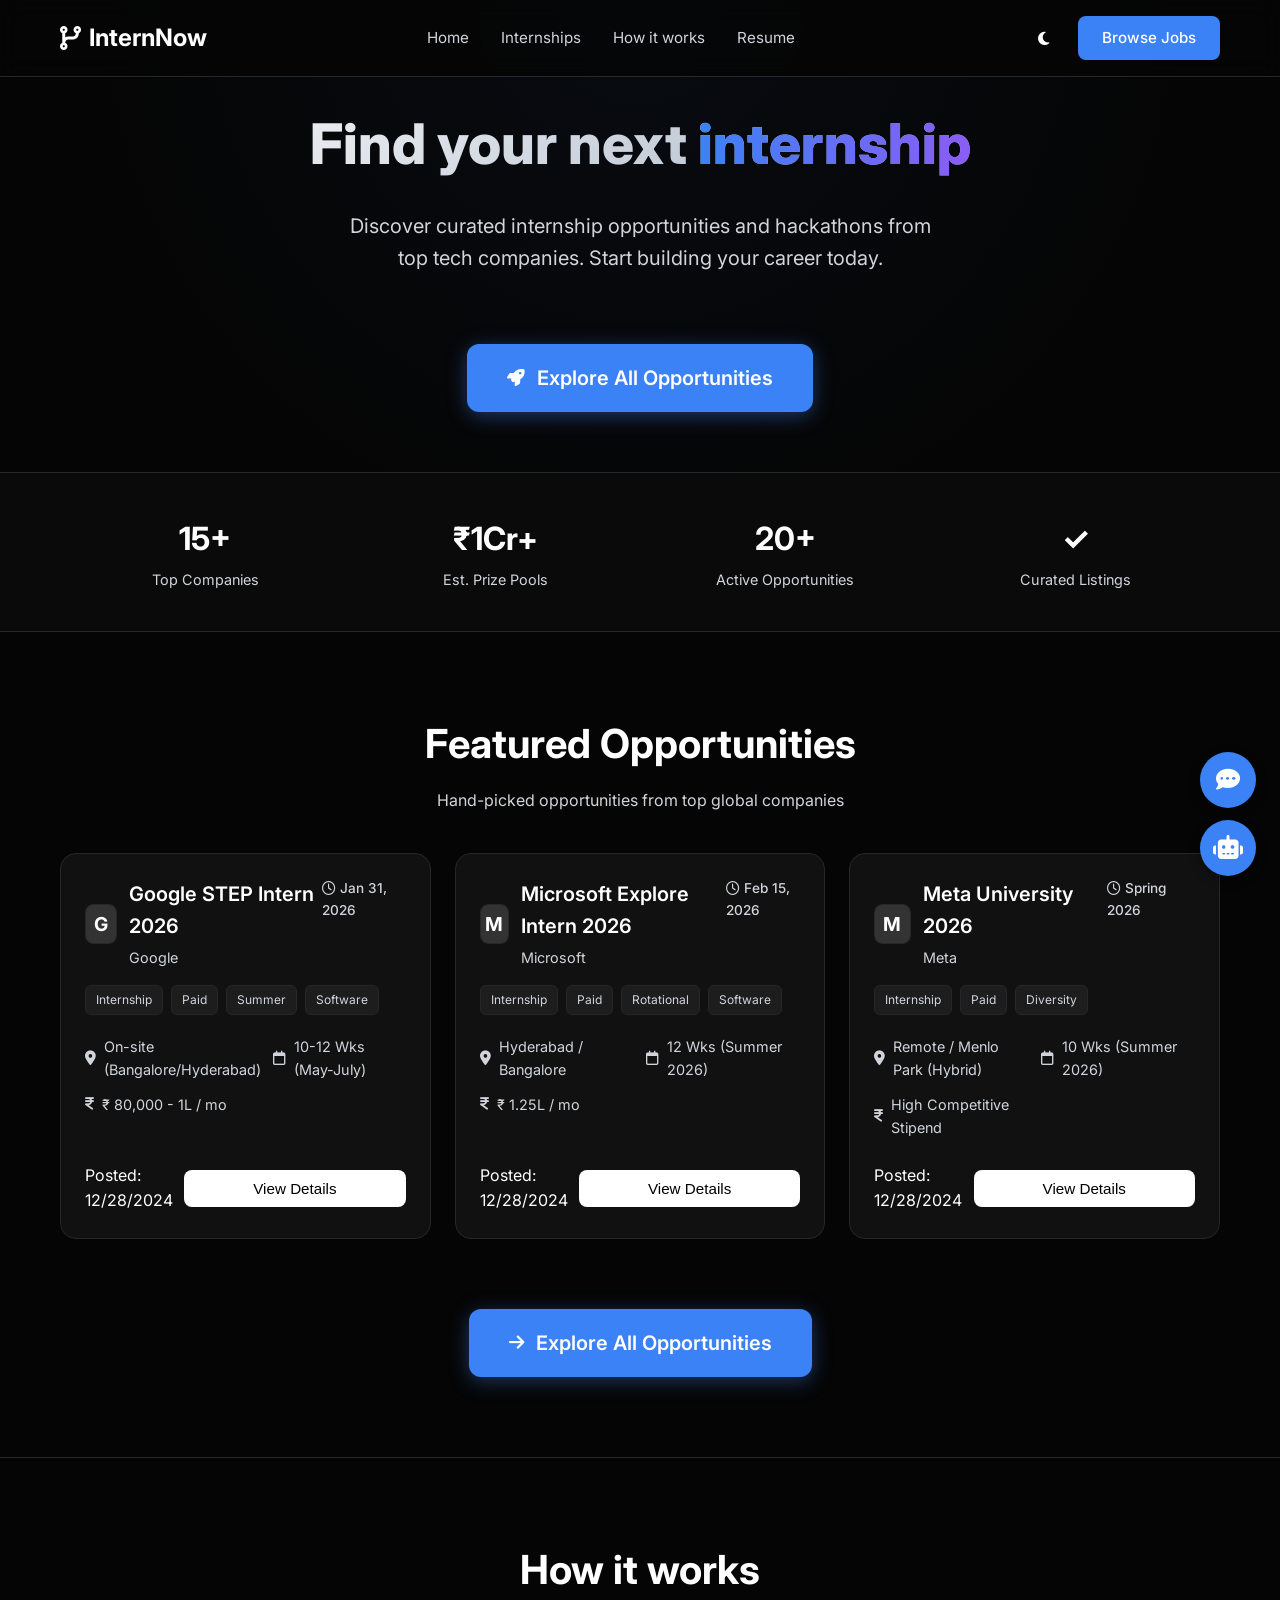
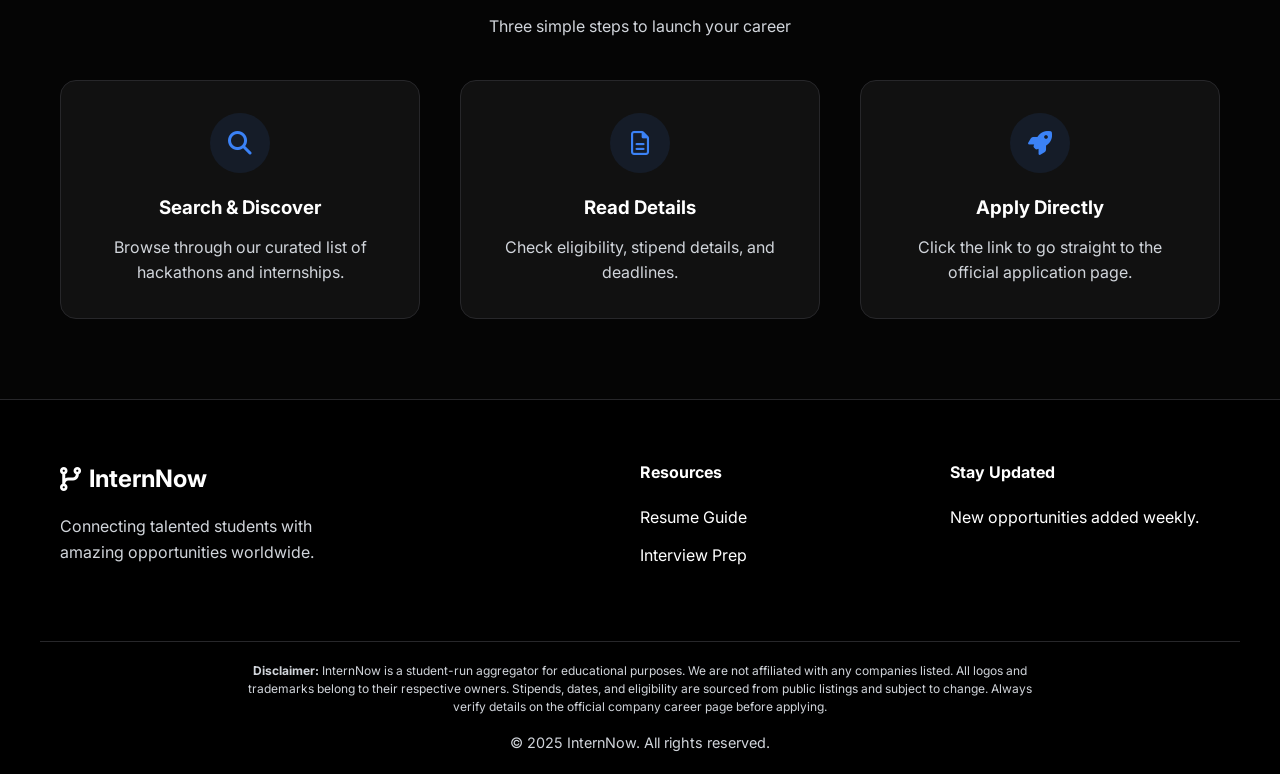
==== commit 6d517ddc: "feat: Add comprehensive legal disclaimers for aggregator protection Stats Section: - Changed '100% V" ====
--- a/index.html
+++ b/index.html
@@ -68,15 +68,15 @@
                 </div>
                 <div class="stat-item">
                     <h3>₹1Cr+</h3>
-                    <p>Total Prize Pools</p>
+                    <p>Est. Prize Pools</p>
                 </div>
                 <div class="stat-item">
                     <h3>20+</h3>
                     <p>Active Opportunities</p>
                 </div>
                 <div class="stat-item">
-                    <h3>100%</h3>
-                    <p>Verified Links</p>
+                    <h3>✓</h3>
+                    <p>Curated Listings</p>
                 </div>
             </div>
         </section>
@@ -151,6 +151,14 @@
             </div>
         </div>
         <div class="container footer-bottom">
+            <p class="disclaimer-text"
+                style="font-size: 0.75rem; color: var(--text-muted); max-width: 800px; margin: 0 auto 15px; line-height: 1.5; text-align: center;">
+                <strong>Disclaimer:</strong> InternNow is a student-run aggregator for educational purposes.
+                We are not affiliated with any companies listed. All logos and trademarks belong to their respective
+                owners.
+                Stipends, dates, and eligibility are sourced from public listings and subject to change.
+                Always verify details on the official company career page before applying.
+            </p>
             <p>&copy; 2025 InternNow. All rights reserved.</p>
         </div>
     </footer>
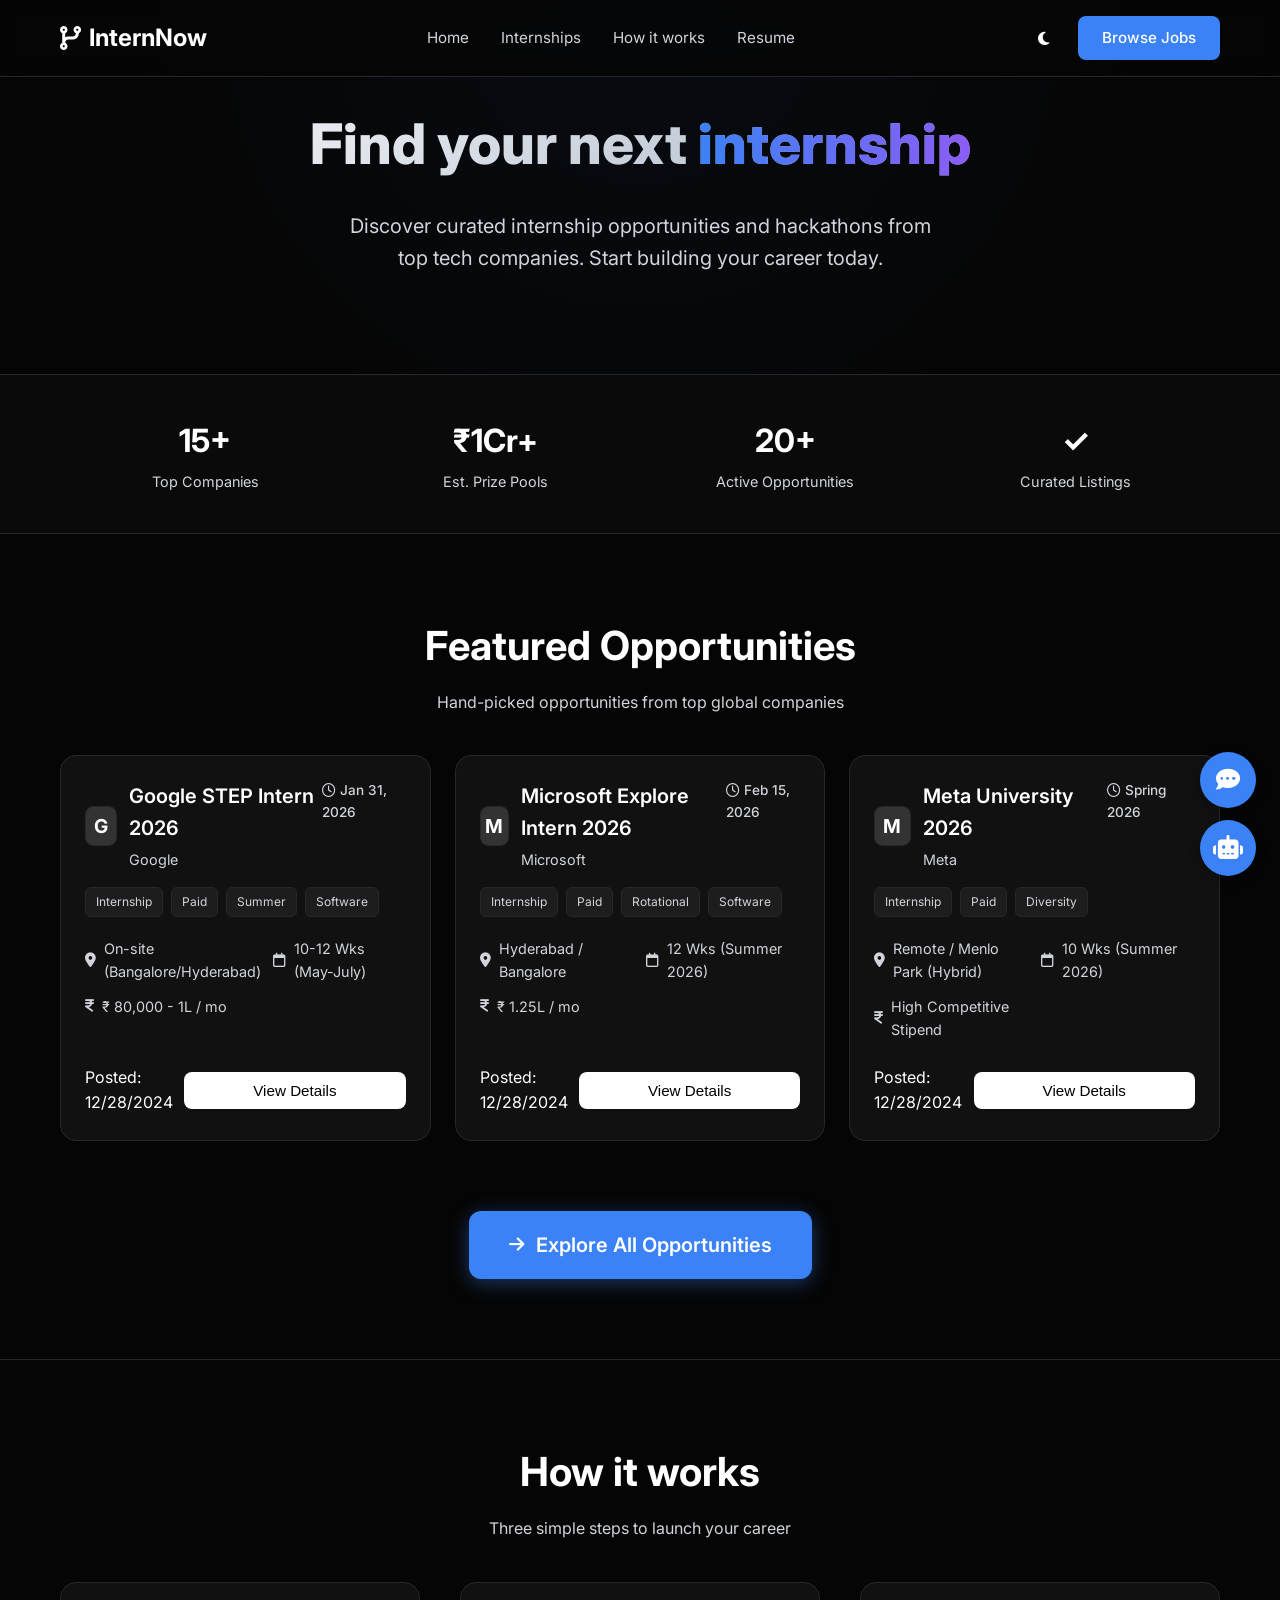
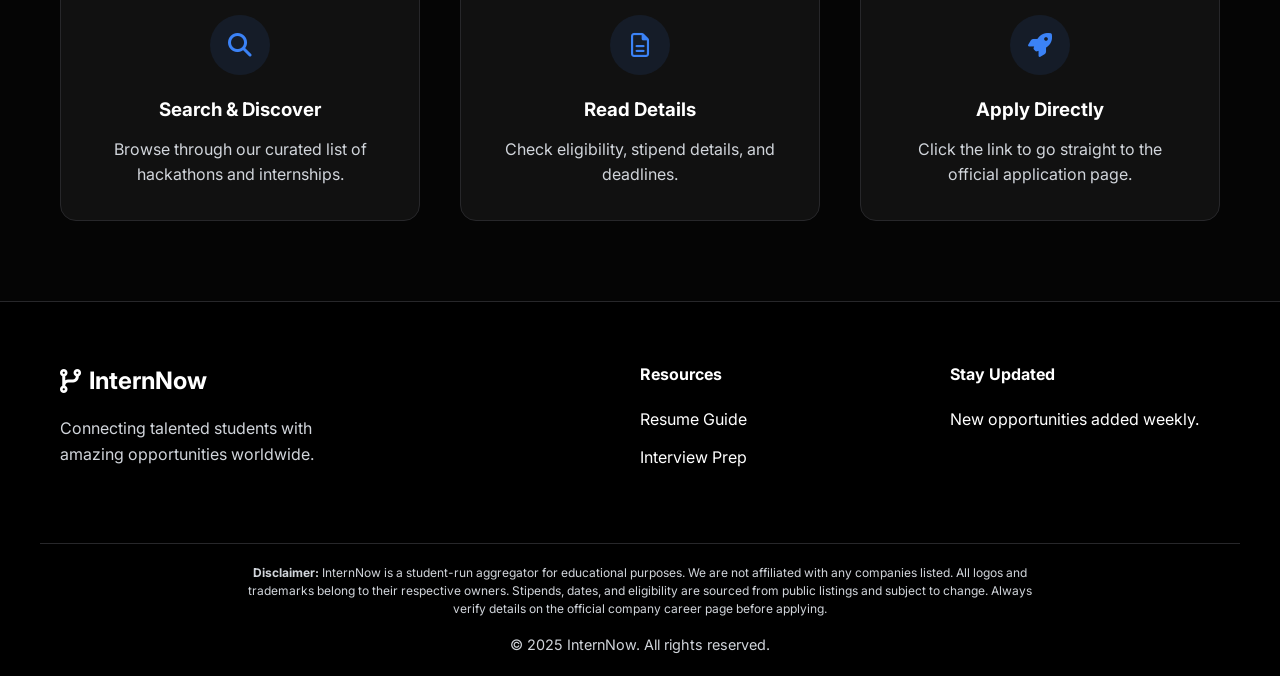
==== commit b6c61d1a: "remove: Hero section Explore All Opportunities button" ====
--- a/index.html
+++ b/index.html
@@ -52,10 +52,6 @@
                 <h1>Find your next <span class="text-gradient">internship</span></h1>
                 <p class="hero-subtitle">Discover curated internship opportunities and hackathons from top tech
                     companies. Start building your career today.</p>
-
-                <a href="opportunities.html" class="btn btn-primary btn-hero-cta">
-                    <i class="fa-solid fa-rocket"></i> Explore All Opportunities
-                </a>
             </div>
         </section>
 
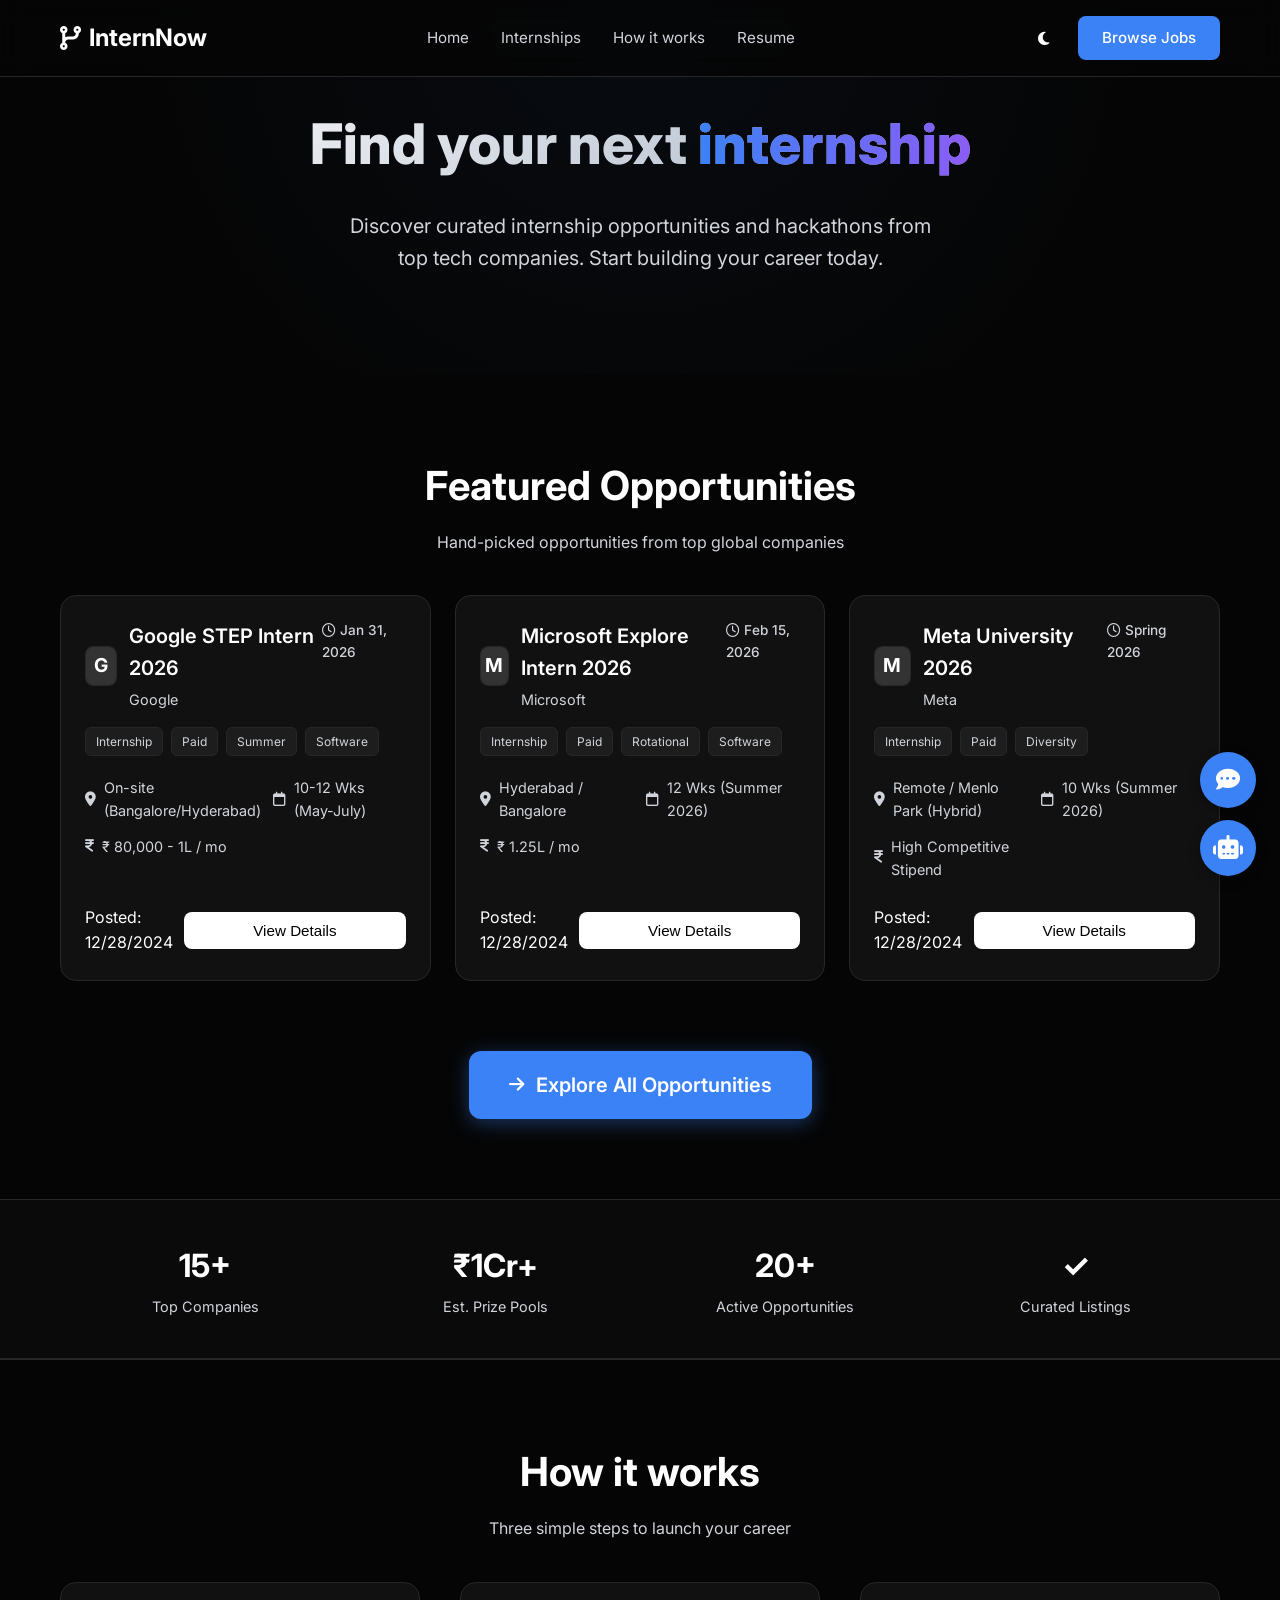
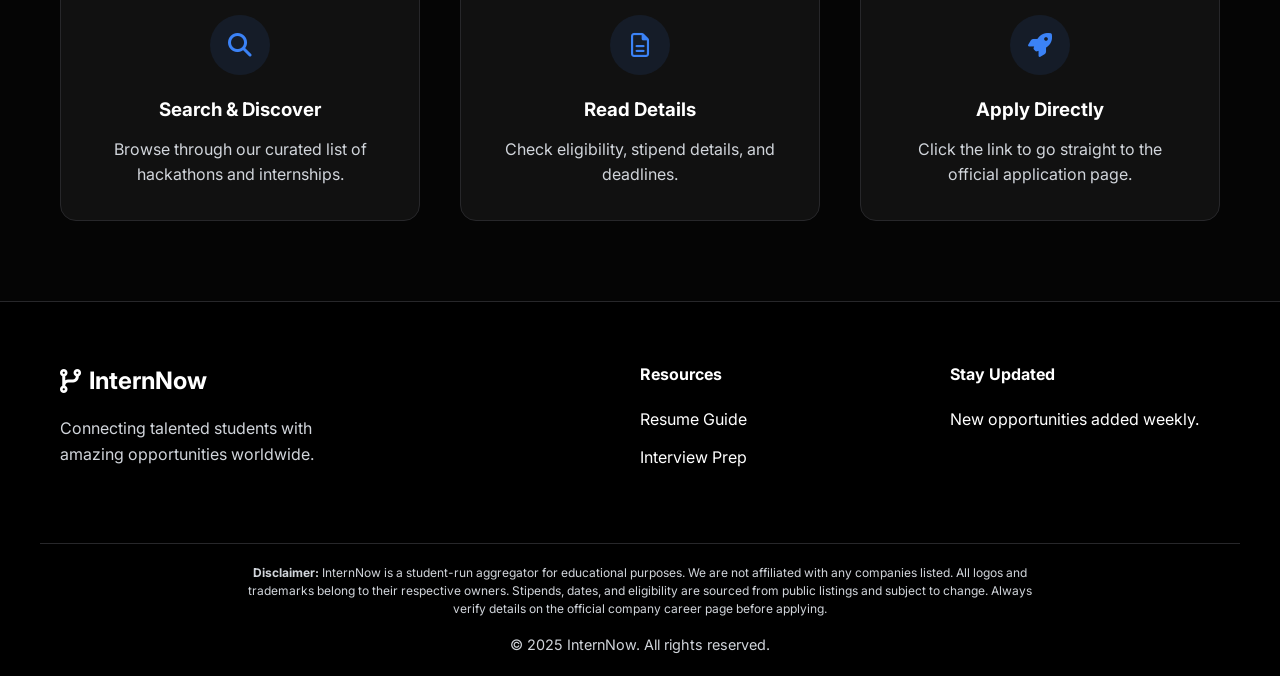
==== commit 649fb78c: "refactor: Move stats section below featured cards - Stats row now appears after the 3 featured oppor" ====
--- a/index.html
+++ b/index.html
@@ -55,28 +55,6 @@
             </div>
         </section>
 
-        <!-- Stats Section -->
-        <section class="stats-section">
-            <div class="container stats-grid">
-                <div class="stat-item">
-                    <h3>15+</h3>
-                    <p>Top Companies</p>
-                </div>
-                <div class="stat-item">
-                    <h3>₹1Cr+</h3>
-                    <p>Est. Prize Pools</p>
-                </div>
-                <div class="stat-item">
-                    <h3>20+</h3>
-                    <p>Active Opportunities</p>
-                </div>
-                <div class="stat-item">
-                    <h3>✓</h3>
-                    <p>Curated Listings</p>
-                </div>
-            </div>
-        </section>
-
         <!-- Featured Internships -->
         <section id="internships" class="internships-section">
             <div class="container">
@@ -96,6 +74,28 @@
                     <a href="opportunities.html" class="btn btn-primary btn-hero-cta">
                         <i class="fa-solid fa-arrow-right"></i> Explore All Opportunities
                     </a>
+                </div>
+            </div>
+        </section>
+
+        <!-- Stats Section (moved below featured cards) -->
+        <section class="stats-section">
+            <div class="container stats-grid">
+                <div class="stat-item">
+                    <h3>15+</h3>
+                    <p>Top Companies</p>
+                </div>
+                <div class="stat-item">
+                    <h3>₹1Cr+</h3>
+                    <p>Est. Prize Pools</p>
+                </div>
+                <div class="stat-item">
+                    <h3>20+</h3>
+                    <p>Active Opportunities</p>
+                </div>
+                <div class="stat-item">
+                    <h3>✓</h3>
+                    <p>Curated Listings</p>
                 </div>
             </div>
         </section>
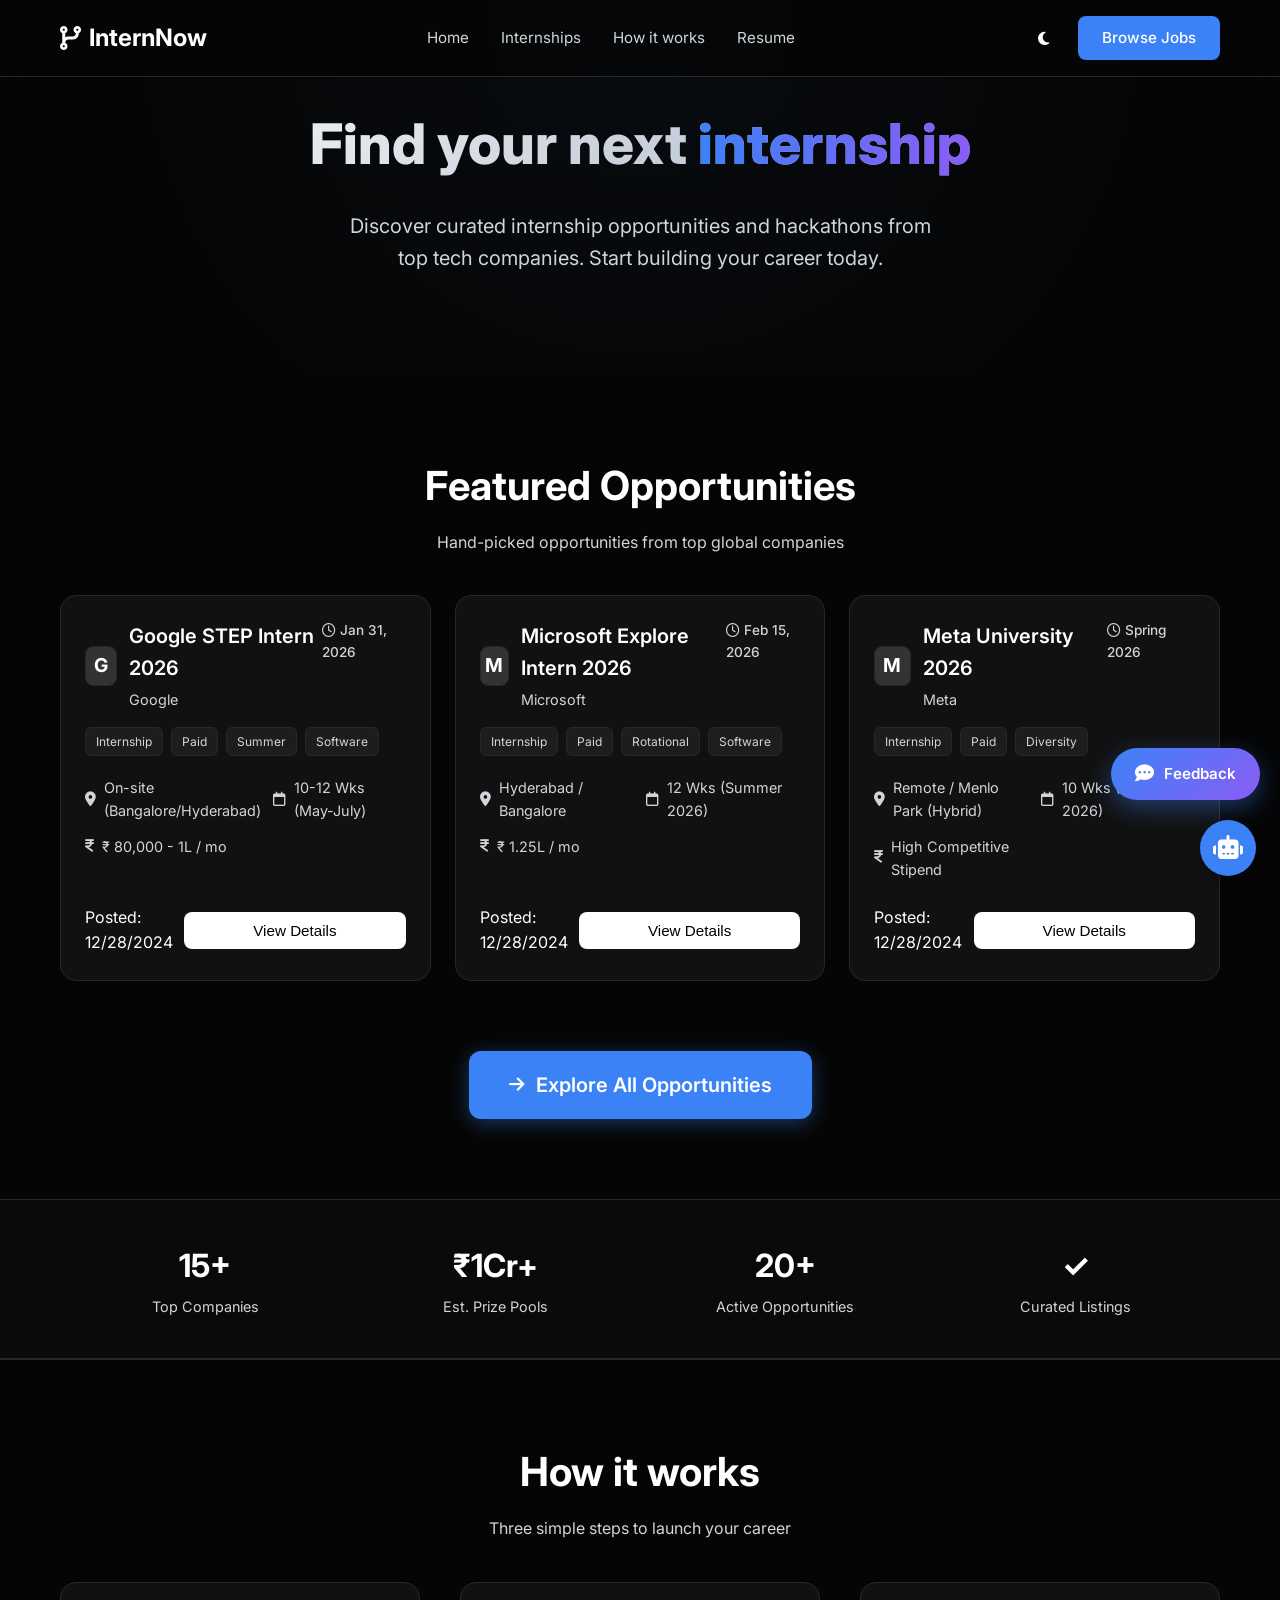
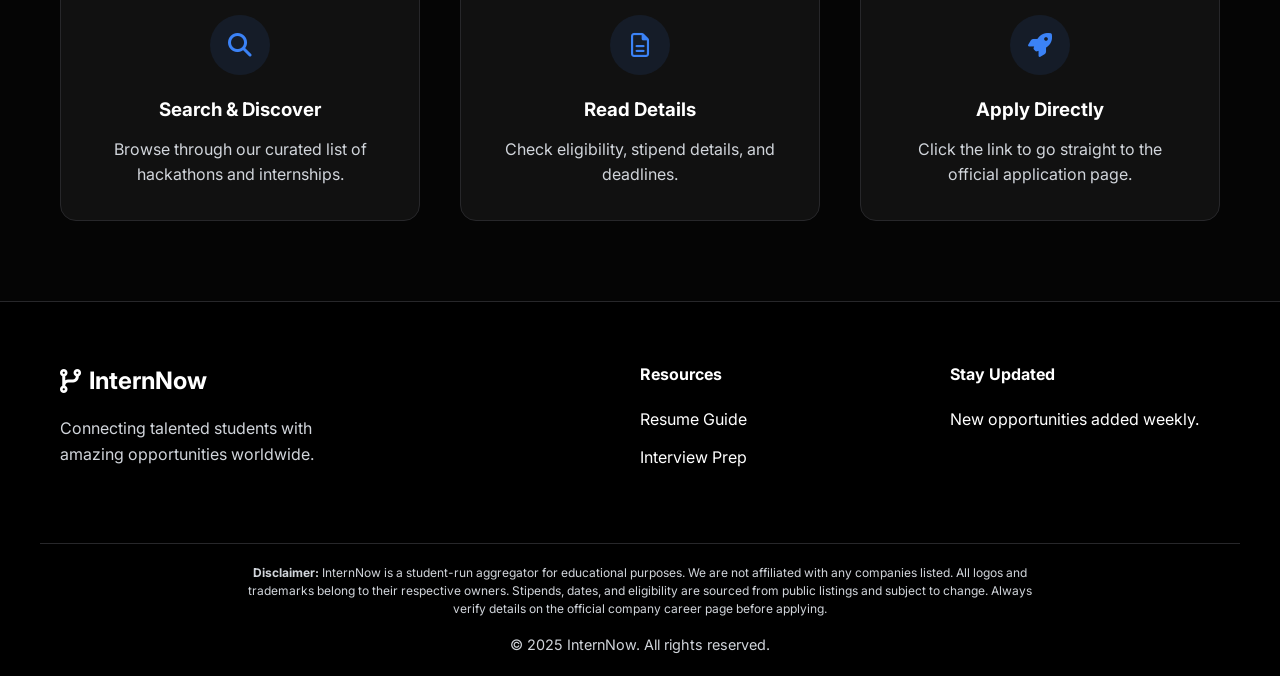
==== commit 252f146d: "feat: Enhanced feedback system - name field, required fields, big visible button on all pages, quick" ====
--- a/index.html
+++ b/index.html
@@ -281,25 +281,7 @@
 
     <!-- Tools & Widgets -->
     <div class="fab-container">
-        <button id="fabFeedback" class="fab-btn" title="Feedback"><i class="fa-solid fa-comment-dots"></i></button>
         <button id="fabChat" class="fab-btn" title="Help Chat"><i class="fa-solid fa-robot"></i></button>
-    </div>
-
-    <!-- Feedback Modal -->
-    <div id="feedbackModal" class="modal-overlay hidden">
-        <div class="modal-content" style="max-width: 500px;">
-            <div class="modal-header-simple">
-                <h3>Submit Feedback</h3>
-                <button id="closeFeedbackBtn" class="close-simple"><i class="fa-solid fa-xmark"></i></button>
-            </div>
-            <div class="feedback-form">
-                <textarea id="feedbackInput" placeholder="Tell us what you think or report a bug..."
-                    rows="5"></textarea>
-                <div class="form-actions">
-                    <button id="submitFeedbackBtn" class="btn btn-primary">Send Feedback</button>
-                </div>
-            </div>
-        </div>
     </div>
 
     <!-- Chat Bot Widget -->
@@ -341,6 +323,61 @@
     <!-- Mini Card Tray for Previews -->
     <div id="miniTray" class="mini-tray"></div>
 
+    <!-- Floating Feedback Tab (Big & Visible) -->
+    <div id="feedbackTab" class="feedback-tab-large">
+        <i class="fa-solid fa-comment-dots"></i>
+        <span>Feedback</span>
+    </div>
+
+    <!-- General Feedback Modal -->
+    <div id="feedbackModal" class="feedback-modal hidden">
+        <div class="feedback-modal-content">
+            <button class="feedback-close-btn" id="closeFeedbackModal"><i class="fa-solid fa-xmark"></i></button>
+            <h3><i class="fa-solid fa-comments" style="color: var(--primary-color);"></i> Help us improve InternNow</h3>
+
+            <div class="sentiment-bar">
+                <span>How is your experience? <span style="color: #ef4444;">*</span></span>
+                <div class="emoji-options">
+                    <button class="emoji-btn" data-sentiment="negative">😡</button>
+                    <button class="emoji-btn" data-sentiment="neutral">😐</button>
+                    <button class="emoji-btn active" data-sentiment="positive">🤩</button>
+                </div>
+            </div>
+
+            <input type="text" id="feedbackName" class="feedback-input" placeholder="Your Name" value="Anonymous User"
+                required>
+
+            <select id="feedbackCategory" class="feedback-select" required>
+                <option value="General Feedback" selected>General Feedback</option>
+                <option value="Feature Request">Feature Request</option>
+                <option value="Bug Report">Bug Report</option>
+                <option value="Other">Other</option>
+            </select>
+
+            <textarea id="feedbackMessage" placeholder="Great site for finding internships!" rows="3"
+                required>Great site for finding internships!</textarea>
+
+            <input type="email" id="feedbackEmail" class="feedback-input" placeholder="Your email (for reply)" required>
+
+            <button id="submitFeedbackBtn" class="btn btn-primary" style="width: 100%; margin-top: 15px;">
+                <i class="fa-solid fa-paper-plane"></i> Send Feedback
+            </button>
+
+            <div id="feedbackSuccess" class="feedback-success hidden">
+                <i class="fa-solid fa-circle-check"></i>
+                <span>Thanks for your feedback!</span>
+            </div>
+        </div>
+    </div>
+
+    <!-- EmailJS SDK -->
+    <script src="https://cdn.jsdelivr.net/npm/@emailjs/browser@3/dist/email.min.js"></script>
+    <script>
+        (function () {
+            emailjs.init("hqY1ejX4oFf5xHVXj");
+        })();
+    </script>
+
     <script src="script.js"></script>
 </body>
 
--- a/style.css
+++ b/style.css
@@ -1944,4 +1944,421 @@
     font-size: 0.75rem;
     color: var(--text-muted);
     margin: 4px 0 0;
+}
+
+/* ===== FEEDBACK SYSTEM STYLES ===== */
+
+/* Report Issue Button (in modal header) */
+.btn-report {
+    background: transparent;
+    border: 1px solid rgba(239, 68, 68, 0.3);
+    color: #ef4444;
+    padding: 8px 14px;
+    border-radius: 8px;
+    font-size: 0.85rem;
+    cursor: pointer;
+    transition: all 0.3s ease;
+    display: flex;
+    align-items: center;
+    gap: 6px;
+}
+
+.btn-report:hover {
+    background: rgba(239, 68, 68, 0.1);
+    border-color: #ef4444;
+}
+
+/* Report Issue Modal */
+.report-modal {
+    position: fixed;
+    top: 0;
+    left: 0;
+    width: 100%;
+    height: 100%;
+    background: rgba(0, 0, 0, 0.7);
+    backdrop-filter: blur(5px);
+    z-index: 10001;
+    display: flex;
+    align-items: center;
+    justify-content: center;
+    opacity: 1;
+    transition: opacity 0.3s ease;
+}
+
+.report-modal.hidden {
+    opacity: 0;
+    pointer-events: none;
+}
+
+.report-modal-content {
+    background: var(--card-bg);
+    border: 1px solid var(--border-color);
+    border-radius: 16px;
+    padding: 24px;
+    max-width: 400px;
+    width: 90%;
+    position: relative;
+}
+
+.report-modal-content h3 {
+    display: flex;
+    align-items: center;
+    gap: 10px;
+    margin-bottom: 10px;
+    font-size: 1.2rem;
+}
+
+.report-close-btn {
+    position: absolute;
+    top: 16px;
+    right: 16px;
+    background: transparent;
+    border: none;
+    color: var(--text-muted);
+    font-size: 1.2rem;
+    cursor: pointer;
+}
+
+.report-options {
+    display: flex;
+    flex-direction: column;
+    gap: 10px;
+    margin-bottom: 15px;
+}
+
+.report-option {
+    display: flex;
+    align-items: center;
+    gap: 12px;
+    padding: 12px 16px;
+    background: rgba(255, 255, 255, 0.03);
+    border: 1px solid var(--border-color);
+    border-radius: 10px;
+    cursor: pointer;
+    transition: all 0.2s ease;
+}
+
+.report-option:hover {
+    background: rgba(255, 255, 255, 0.06);
+    border-color: var(--primary-color);
+}
+
+.report-option input[type="radio"] {
+    accent-color: var(--primary-color);
+}
+
+.report-option span {
+    display: flex;
+    align-items: center;
+    gap: 8px;
+    color: var(--text-main);
+    font-size: 0.9rem;
+}
+
+.report-option span i {
+    color: var(--text-muted);
+}
+
+.report-modal-content textarea {
+    width: 100%;
+    background: rgba(255, 255, 255, 0.03);
+    border: 1px solid var(--border-color);
+    border-radius: 10px;
+    padding: 12px;
+    color: var(--text-main);
+    font-size: 0.9rem;
+    resize: none;
+}
+
+.report-success,
+.feedback-success {
+    display: flex;
+    align-items: center;
+    justify-content: center;
+    gap: 10px;
+    padding: 15px;
+    background: rgba(34, 197, 94, 0.1);
+    border: 1px solid rgba(34, 197, 94, 0.3);
+    border-radius: 10px;
+    margin-top: 15px;
+    color: #22c55e;
+    font-weight: 500;
+}
+
+.report-success.hidden,
+.feedback-success.hidden {
+    display: none;
+}
+
+.report-success i,
+.feedback-success i {
+    font-size: 1.5rem;
+    animation: successPop 0.5s ease;
+}
+
+@keyframes successPop {
+    0% {
+        transform: scale(0);
+    }
+
+    50% {
+        transform: scale(1.3);
+    }
+
+    100% {
+        transform: scale(1);
+    }
+}
+
+/* Floating Feedback Tab (Right Edge) */
+.feedback-tab {
+    position: fixed;
+    right: 0;
+    top: 50%;
+    transform: translateY(-50%) rotate(-90deg) translateX(50%);
+    transform-origin: right center;
+    background: linear-gradient(135deg, var(--primary-color), var(--accent-color));
+    color: white;
+    padding: 10px 20px;
+    border-radius: 8px 8px 0 0;
+    cursor: pointer;
+    font-size: 0.85rem;
+    font-weight: 600;
+    z-index: 9998;
+    transition: all 0.3s ease;
+    box-shadow: -4px 0 15px rgba(59, 130, 246, 0.3);
+}
+
+.feedback-tab:hover {
+    padding: 12px 24px;
+    box-shadow: -6px 0 20px rgba(59, 130, 246, 0.5);
+}
+
+/* General Feedback Modal */
+.feedback-modal {
+    position: fixed;
+    top: 0;
+    left: 0;
+    width: 100%;
+    height: 100%;
+    background: rgba(0, 0, 0, 0.7);
+    backdrop-filter: blur(8px);
+    z-index: 10000;
+    display: flex;
+    align-items: center;
+    justify-content: center;
+    opacity: 1;
+    transition: opacity 0.3s ease;
+}
+
+.feedback-modal.hidden {
+    opacity: 0;
+    pointer-events: none;
+}
+
+.feedback-modal-content {
+    background: var(--card-bg);
+    border: 1px solid var(--border-color);
+    border-radius: 20px;
+    padding: 30px;
+    max-width: 450px;
+    width: 90%;
+    position: relative;
+    box-shadow: 0 25px 60px rgba(0, 0, 0, 0.5);
+}
+
+.feedback-modal-content h3 {
+    margin-bottom: 20px;
+    font-size: 1.3rem;
+    text-align: center;
+}
+
+.feedback-close-btn {
+    position: absolute;
+    top: 16px;
+    right: 16px;
+    background: transparent;
+    border: none;
+    color: var(--text-muted);
+    font-size: 1.2rem;
+    cursor: pointer;
+}
+
+.sentiment-bar {
+    text-align: center;
+    margin-bottom: 20px;
+}
+
+.sentiment-bar span {
+    color: var(--text-muted);
+    font-size: 0.9rem;
+    display: block;
+    margin-bottom: 12px;
+}
+
+.emoji-options {
+    display: flex;
+    justify-content: center;
+    gap: 15px;
+}
+
+.emoji-btn {
+    font-size: 2rem;
+    background: rgba(255, 255, 255, 0.03);
+    border: 2px solid var(--border-color);
+    border-radius: 50%;
+    width: 60px;
+    height: 60px;
+    cursor: pointer;
+    transition: all 0.2s ease;
+}
+
+.emoji-btn:hover {
+    transform: scale(1.15);
+    border-color: var(--primary-color);
+}
+
+.emoji-btn.selected {
+    border-color: var(--primary-color);
+    background: rgba(59, 130, 246, 0.1);
+    transform: scale(1.1);
+}
+
+.feedback-select {
+    width: 100%;
+    background: rgba(255, 255, 255, 0.03);
+    border: 1px solid var(--border-color);
+    border-radius: 10px;
+    padding: 12px 16px;
+    color: var(--text-main);
+    font-size: 0.95rem;
+    margin-bottom: 15px;
+    cursor: pointer;
+}
+
+.feedback-modal-content textarea {
+    width: 100%;
+    background: rgba(255, 255, 255, 0.03);
+    border: 1px solid var(--border-color);
+    border-radius: 10px;
+    padding: 12px;
+    color: var(--text-main);
+    font-size: 0.9rem;
+    resize: none;
+    margin-bottom: 15px;
+}
+
+.feedback-modal-content input[type="email"],
+.feedback-modal-content .feedback-input {
+    width: 100%;
+    background: rgba(255, 255, 255, 0.03);
+    border: 1px solid var(--border-color);
+    border-radius: 10px;
+    padding: 12px;
+    color: var(--text-main);
+    font-size: 0.9rem;
+    margin-bottom: 15px;
+}
+
+/* Large Feedback Tab (More Visible) */
+.feedback-tab-large {
+    position: fixed;
+    right: 20px;
+    bottom: 100px;
+    background: linear-gradient(135deg, var(--primary-color), var(--accent-color));
+    color: white;
+    padding: 14px 24px;
+    border-radius: 50px;
+    cursor: pointer;
+    font-size: 0.95rem;
+    font-weight: 600;
+    z-index: 9998;
+    transition: all 0.3s ease;
+    box-shadow: 0 8px 25px rgba(59, 130, 246, 0.4);
+    display: flex;
+    align-items: center;
+    gap: 10px;
+    animation: feedbackPulse 2s infinite;
+}
+
+.feedback-tab-large i {
+    font-size: 1.2rem;
+}
+
+.feedback-tab-large:hover {
+    transform: scale(1.08);
+    box-shadow: 0 12px 35px rgba(59, 130, 246, 0.6);
+    animation: none;
+}
+
+@keyframes feedbackPulse {
+
+    0%,
+    100% {
+        box-shadow: 0 8px 25px rgba(59, 130, 246, 0.4);
+    }
+
+    50% {
+        box-shadow: 0 8px 35px rgba(59, 130, 246, 0.7);
+    }
+}
+
+/* Quick Feedback Box (in redirect modal) */
+.quick-feedback-box {
+    margin: 20px 0;
+    padding: 15px;
+    background: rgba(255, 255, 255, 0.03);
+    border: 1px solid var(--border-color);
+    border-radius: 12px;
+}
+
+.quick-feedback-box span {
+    font-size: 0.9rem;
+    color: var(--text-muted);
+    display: block;
+    margin-bottom: 12px;
+}
+
+.badge-optional {
+    background: rgba(59, 130, 246, 0.2);
+    color: var(--primary-color);
+    padding: 2px 8px;
+    border-radius: 10px;
+    font-size: 0.7rem;
+    font-weight: 600;
+}
+
+.quick-rating {
+    display: flex;
+    justify-content: center;
+    gap: 12px;
+}
+
+.quick-rate-btn {
+    font-size: 1.8rem;
+    background: rgba(255, 255, 255, 0.05);
+    border: 2px solid var(--border-color);
+    border-radius: 12px;
+    width: 60px;
+    height: 60px;
+    cursor: pointer;
+    transition: all 0.2s ease;
+}
+
+.quick-rate-btn:hover {
+    transform: scale(1.1);
+    border-color: var(--primary-color);
+}
+
+.quick-rate-btn.active {
+    border-color: var(--primary-color);
+    background: rgba(59, 130, 246, 0.1);
+    transform: scale(1.05);
+}
+
+/* Emoji Button Active State */
+.emoji-btn.active {
+    border-color: var(--primary-color);
+    background: rgba(59, 130, 246, 0.15);
+    transform: scale(1.1);
 }
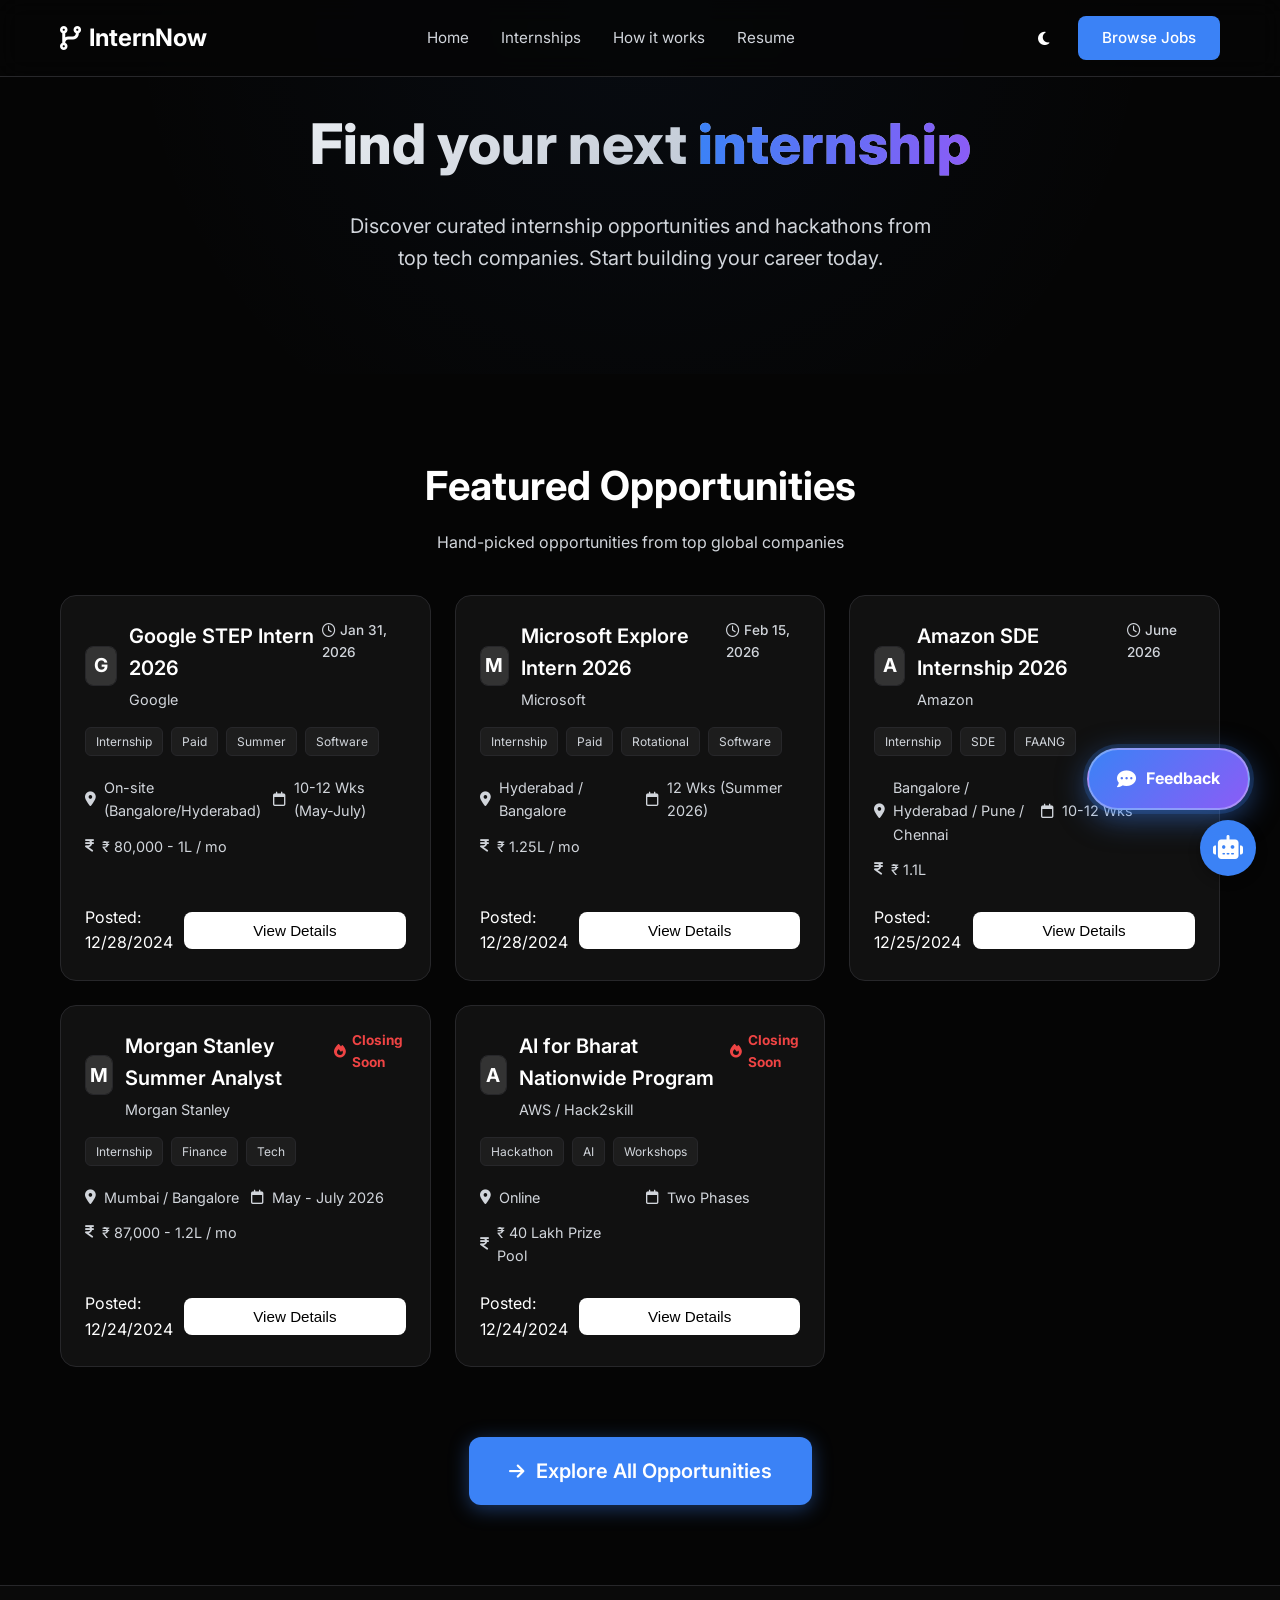
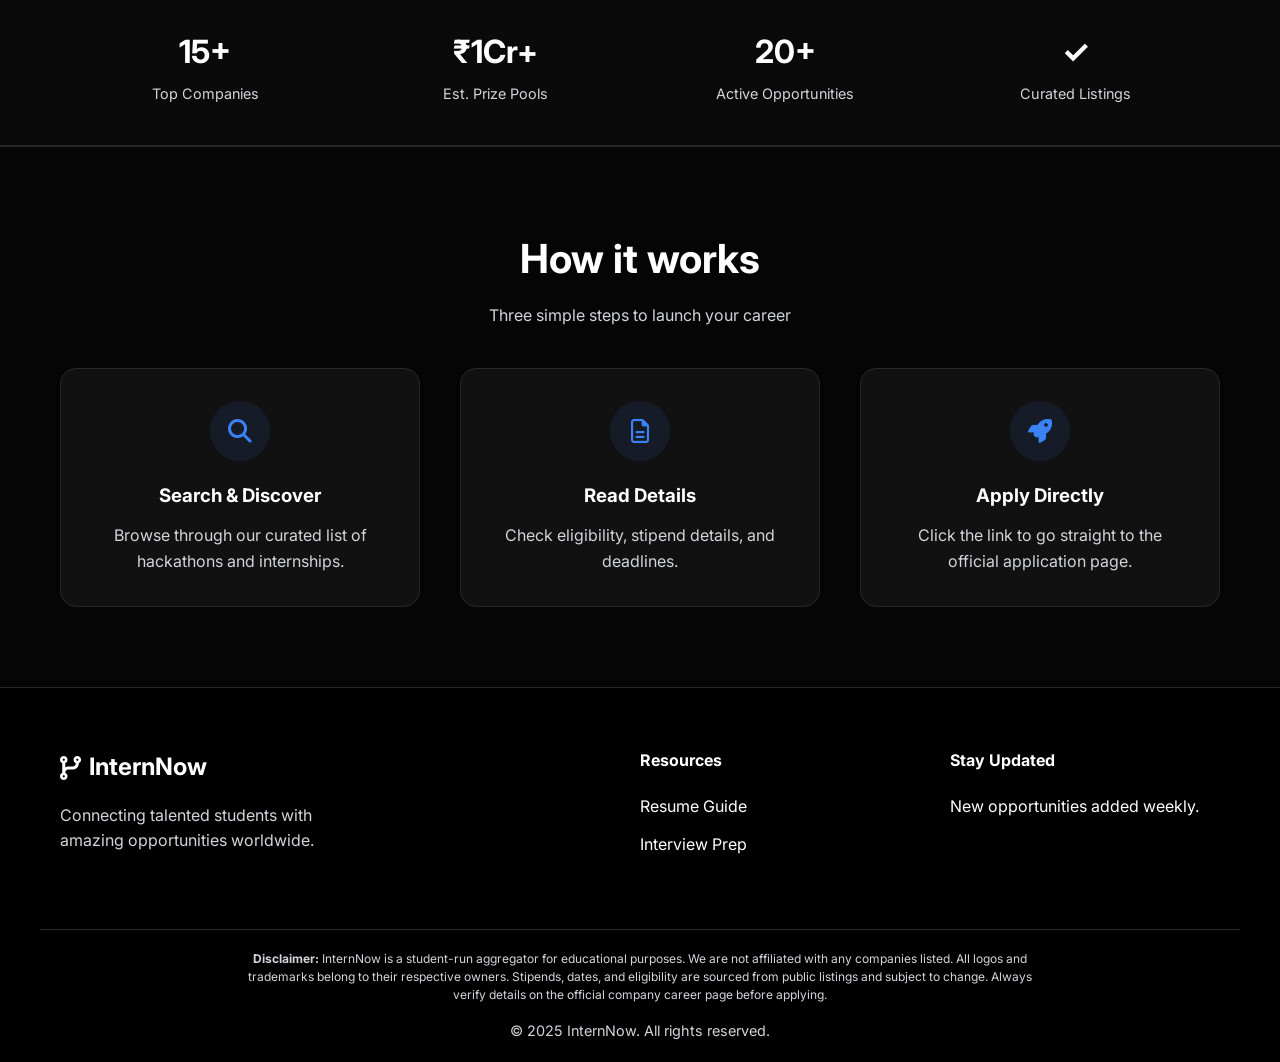
==== commit c67158ee: "feat: Replace chatbot alert with persistent Coming Soon modal" ====
--- a/index.html
+++ b/index.html
@@ -370,6 +370,22 @@
         </div>
     </div>
 
+    <!-- Coming Soon Modal (Chatbot) -->
+    <div id="comingSoonModal" class="feedback-modal hidden">
+        <div class="feedback-modal-content" style="text-align: center;">
+            <button class="feedback-close-btn" id="closeComingSoonModal"><i class="fa-solid fa-xmark"></i></button>
+            <div style="font-size: 3rem; margin-bottom: 15px;">🚀</div>
+            <h3 style="margin-bottom: 10px;">Coming Soon!</h3>
+            <p style="color: var(--text-main); opacity: 0.8; line-height: 1.6; margin-bottom: 20px;">
+                We're building an intelligent AI assistant to help you find the perfect internship.<br>
+                Stay tuned for updates!
+            </p>
+            <button id="closeComingSoonBtn" class="btn btn-primary">
+                Got it
+            </button>
+        </div>
+    </div>
+
     <!-- EmailJS SDK -->
     <script src="https://cdn.jsdelivr.net/npm/@emailjs/browser@3/dist/email.min.js"></script>
     <script>
--- a/style.css
+++ b/style.css
@@ -2263,22 +2263,23 @@
 /* Large Feedback Tab (More Visible) */
 .feedback-tab-large {
     position: fixed;
-    right: 20px;
-    bottom: 100px;
-    background: linear-gradient(135deg, var(--primary-color), var(--accent-color));
+    right: 30px;
+    bottom: 90px;
+    background: linear-gradient(135deg, #3b82f6, #8b5cf6);
     color: white;
-    padding: 14px 24px;
+    padding: 16px 28px;
     border-radius: 50px;
     cursor: pointer;
-    font-size: 0.95rem;
-    font-weight: 600;
-    z-index: 9998;
+    font-size: 1rem;
+    font-weight: 700;
+    z-index: 9999;
     transition: all 0.3s ease;
-    box-shadow: 0 8px 25px rgba(59, 130, 246, 0.4);
+    box-shadow: 0 8px 30px rgba(59, 130, 246, 0.5), 0 0 0 4px rgba(59, 130, 246, 0.2);
     display: flex;
     align-items: center;
     gap: 10px;
     animation: feedbackPulse 2s infinite;
+    border: 2px solid rgba(255, 255, 255, 0.3);
 }
 
 .feedback-tab-large i {
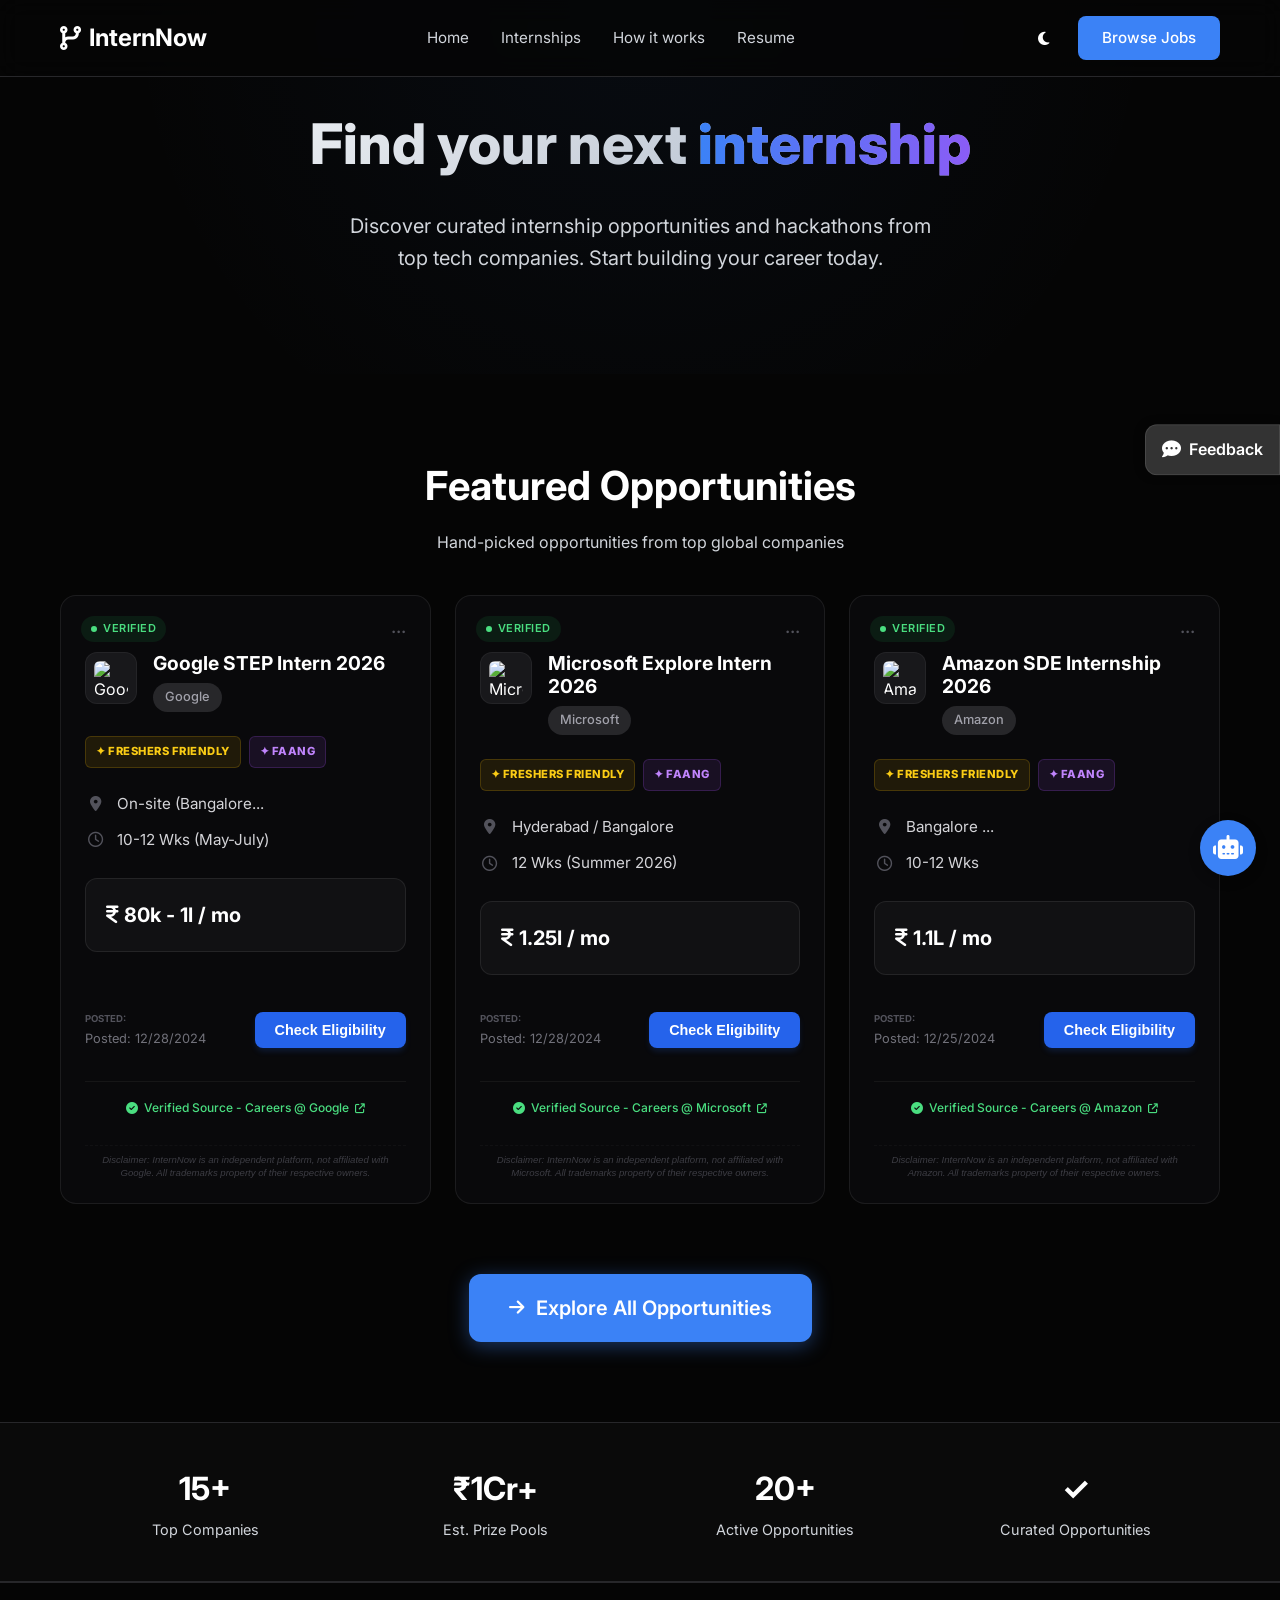
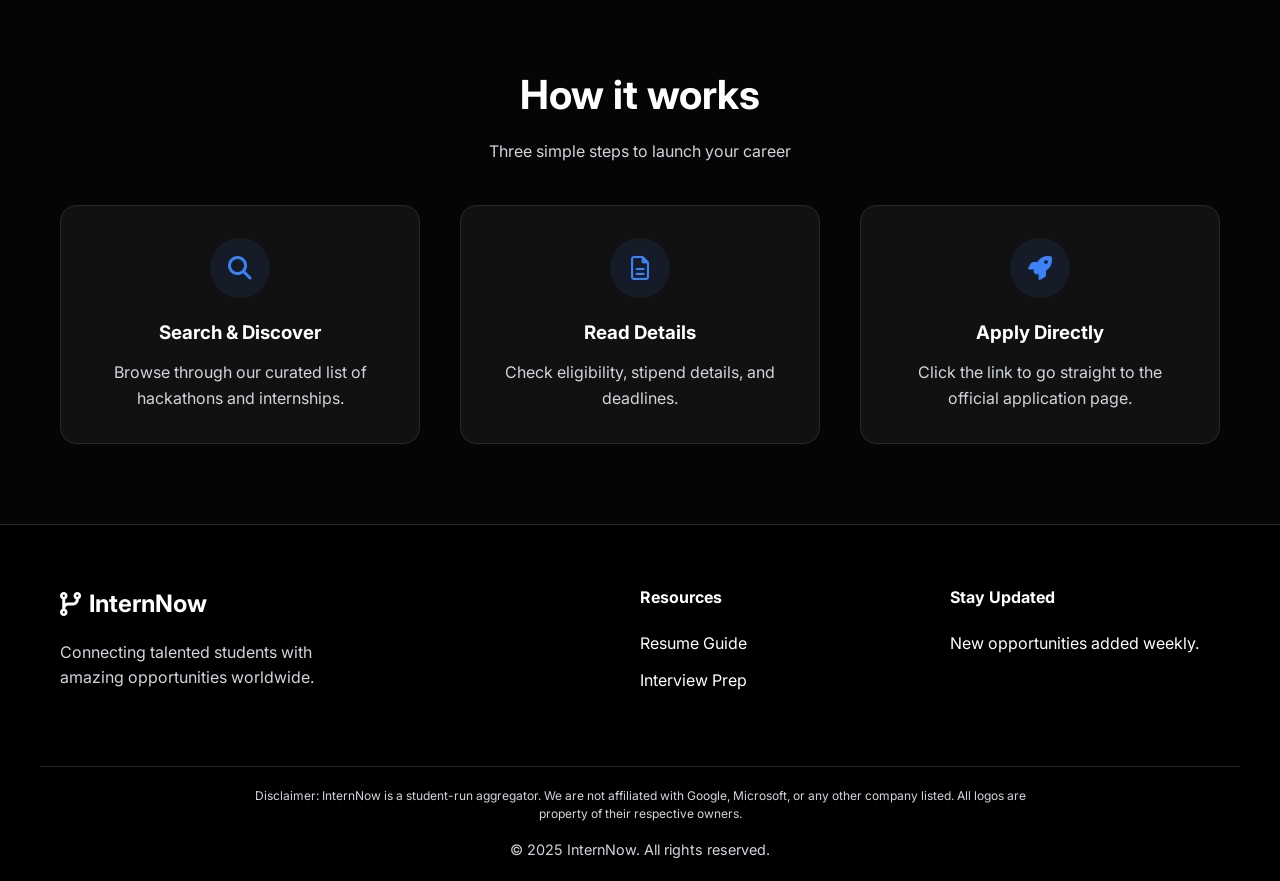
==== commit 71b9f35d: "Compliance & UI Polish: Fixed currency, logos, scroll, legal disclaimers" ====
--- a/index.html
+++ b/index.html
@@ -95,7 +95,7 @@
                 </div>
                 <div class="stat-item">
                     <h3>✓</h3>
-                    <p>Curated Listings</p>
+                    <p>Curated Opportunities</p>
                 </div>
             </div>
         </section>
@@ -149,11 +149,8 @@
         <div class="container footer-bottom">
             <p class="disclaimer-text"
                 style="font-size: 0.75rem; color: var(--text-muted); max-width: 800px; margin: 0 auto 15px; line-height: 1.5; text-align: center;">
-                <strong>Disclaimer:</strong> InternNow is a student-run aggregator for educational purposes.
-                We are not affiliated with any companies listed. All logos and trademarks belong to their respective
-                owners.
-                Stipends, dates, and eligibility are sourced from public listings and subject to change.
-                Always verify details on the official company career page before applying.
+                Disclaimer: InternNow is a student-run aggregator. We are not affiliated with Google, Microsoft, or any
+                other company listed. All logos are property of their respective owners.
             </p>
             <p>&copy; 2025 InternNow. All rights reserved.</p>
         </div>
--- a/style.css
+++ b/style.css
@@ -858,10 +858,10 @@
     border: 1px solid var(--border-color);
     padding: 32px;
     border-radius: 16px;
-    width: 90%;
-    max-width: 600px;
+    width: 95%;
+    max-width: 900px;
     /* Wider for better layout */
-    min-height: 400px;
+    min-height: 500px;
     /* Square user feel */
     position: relative;
     transform: translateY(20px);
@@ -870,6 +870,7 @@
     max-height: 90vh;
     /* Prevent it from being taller than screen */
     overflow-y: auto;
+    overflow-x: hidden;
     /* Enable scrolling if content is too long */
 }
 
@@ -2261,25 +2262,27 @@
 }
 
 /* Large Feedback Tab (More Visible) */
+/* Large Feedback Tab (Master Design: Vertical Center Right) */
 .feedback-tab-large {
     position: fixed;
-    right: 30px;
-    bottom: 90px;
-    background: linear-gradient(135deg, #3b82f6, #8b5cf6);
+    top: 50%;
+    right: 0;
+    transform: translateY(-50%);
+    background: #333;
     color: white;
-    padding: 16px 28px;
-    border-radius: 50px;
-    cursor: pointer;
+    padding: 12px 16px;
+    border-top-left-radius: 12px;
+    border-bottom-left-radius: 12px;
+    cursor: pointer;
+    z-index: 1000;
+    display: flex;
+    align-items: center;
+    gap: 8px;
+    box-shadow: -2px 0 10px rgba(0, 0, 0, 0.3);
+    transition: all 0.3s cubic-bezier(0.4, 0, 0.2, 1);
     font-size: 1rem;
-    font-weight: 700;
-    z-index: 9999;
-    transition: all 0.3s ease;
-    box-shadow: 0 8px 30px rgba(59, 130, 246, 0.5), 0 0 0 4px rgba(59, 130, 246, 0.2);
-    display: flex;
-    align-items: center;
-    gap: 10px;
-    animation: feedbackPulse 2s infinite;
-    border: 2px solid rgba(255, 255, 255, 0.3);
+    font-weight: 600;
+    border: 1px solid rgba(255, 255, 255, 0.1);
 }
 
 .feedback-tab-large i {
@@ -2287,9 +2290,11 @@
 }
 
 .feedback-tab-large:hover {
-    transform: scale(1.08);
-    box-shadow: 0 12px 35px rgba(59, 130, 246, 0.6);
+    padding-right: 20px;
+    background: #404040;
     animation: none;
+    transform: translateY(-50%);
+    /* Maintain vertical center */
 }
 
 @keyframes feedbackPulse {
@@ -2362,4 +2367,978 @@
     border-color: var(--primary-color);
     background: rgba(59, 130, 246, 0.15);
     transform: scale(1.1);
+}
+
+/* --- MASTER DESIGN SPECIFICATION IMPLEMENTATION --- */
+
+/* Zone A: Header (Identity & Urgency) */
+.card-header-master {
+    display: flex;
+    justify-content: space-between;
+    align-items: flex-start;
+    margin-bottom: 16px;
+    gap: 12px;
+}
+
+.company-logo-master {
+    width: 48px;
+    height: 48px;
+    background: #1F1F1F;
+    border-radius: 12px;
+    display: flex;
+    align-items: center;
+    justify-content: center;
+    flex-shrink: 0;
+    border: 1px solid rgba(255, 255, 255, 0.05);
+}
+
+.company-logo-master img {
+    width: 32px;
+    height: 32px;
+    object-fit: contain;
+}
+
+.header-info {
+    flex-grow: 1;
+    display: flex;
+    flex-direction: column;
+    justify-content: center;
+}
+
+.header-info h3 {
+    font-size: 16px;
+    /* 16px Bold */
+    font-weight: 700;
+    color: #fff;
+    margin: 0;
+    line-height: 1.3;
+}
+
+.header-info p {
+    font-size: 13px;
+    /* 13px Light Grey */
+    color: #9CA3AF;
+    margin: 2px 0 0 0;
+}
+
+/* Deadline Pill */
+.deadline-pill {
+    padding: 4px 10px;
+    border-radius: 20px;
+    font-size: 11px;
+    font-weight: 600;
+    white-space: nowrap;
+    display: inline-flex;
+    align-items: center;
+    gap: 4px;
+}
+
+.deadline-pill.standard {
+    background: #1e1b4b;
+    /* Dark Blue */
+    color: #818cf8;
+    /* Light Blue */
+    border: 1px solid rgba(129, 140, 248, 0.2);
+}
+
+.deadline-pill.urgent {
+    background: rgba(239, 68, 68, 0.15);
+    /* Red Tint */
+    color: #ef4444;
+    /* Red */
+    border: 1px solid rgba(239, 68, 68, 0.2);
+    animation: pulse-red 2s infinite;
+}
+
+@keyframes pulse-red {
+    0% {
+        box-shadow: 0 0 0 0 rgba(239, 68, 68, 0.2);
+    }
+
+    70% {
+        box-shadow: 0 0 0 4px rgba(239, 68, 68, 0);
+    }
+
+    100% {
+        box-shadow: 0 0 0 0 rgba(239, 68, 68, 0);
+    }
+}
+
+/* Zone B: Data Grid (The Meat) */
+.card-grid-master {
+    display: grid;
+    grid-template-columns: 1fr 1fr;
+    /* Strict 2x2 Grid */
+    gap: 12px;
+    margin-bottom: 20px;
+    background: rgba(255, 255, 255, 0.02);
+    padding: 12px;
+    border-radius: 12px;
+    border: 1px solid rgba(255, 255, 255, 0.05);
+}
+
+.grid-item-master {
+    font-size: 13px;
+    color: #D1D5DB;
+    /* Light Grey */
+    display: flex;
+    align-items: center;
+    gap: 8px;
+}
+
+.grid-item-master i {
+    color: #6B7280;
+    /* Muted Icon */
+    font-size: 12px;
+    width: 16px;
+    text-align: center;
+}
+
+/* Zone C: Footer (Action) */
+.card-footer-master {
+    display: flex;
+    justify-content: space-between;
+    align-items: center;
+    padding-top: 16px;
+    border-top: 1px solid rgba(255, 255, 255, 0.05);
+    margin-top: auto;
+}
+
+.posted-text {
+    font-size: 12px;
+    color: #6B7280;
+}
+
+.btn-view-details {
+    background: #fff;
+    color: #000;
+    font-size: 13px;
+    font-weight: 600;
+    padding: 8px 16px;
+    border-radius: 6px;
+    border: none;
+    cursor: pointer;
+    transition: transform 0.2s;
+    text-decoration: none;
+}
+
+.btn-view-details:hover {
+    transform: translateY(-2px);
+    background: #f3f4f6;
+}
+
+/* --- Phase 3: Inner Popup Design --- */
+.popup-sticky-header {
+    display: flex;
+    justify-content: space-between;
+    align-items: center;
+    padding-bottom: 20px;
+    border-bottom: 1px solid rgba(255, 255, 255, 0.1);
+    margin-bottom: 20px;
+}
+
+.popup-header-left {
+    display: flex;
+    gap: 16px;
+    align-items: center;
+}
+
+.popup-logo {
+    width: 64px;
+    height: 64px;
+    background: #1f1f1f;
+    border-radius: 16px;
+    padding: 12px;
+}
+
+.popup-title h2 {
+    font-size: 1.5rem;
+    margin: 0 0 4px 0;
+}
+
+.btn-apply-popup {
+    background: #3b82f6;
+    color: white;
+    font-weight: 600;
+    padding: 10px 24px;
+    border-radius: 8px;
+    text-decoration: none;
+    transition: all 0.2s;
+}
+
+.btn-apply-popup:hover {
+    background: #2563eb;
+    transform: translateY(-2px);
+    box-shadow: 0 4px 12px rgba(59, 130, 246, 0.3);
+}
+
+.quick-stats-row {
+    display: grid;
+    grid-template-columns: repeat(3, 1fr);
+    gap: 12px;
+    margin-bottom: 24px;
+}
+
+.stat-card-popup {
+    background: #262626;
+    border-left: 3px solid #10B981;
+    padding: 12px 16px;
+    border-radius: 8px;
+}
+
+.stat-label {
+    font-size: 0.75rem;
+    color: var(--text-muted);
+    margin-bottom: 4px;
+    display: block;
+}
+
+.stat-value {
+    font-size: 1rem;
+    font-weight: 600;
+    color: var(--text-main);
+}
+
+.eligibility-checklist {
+    background: rgba(255, 255, 255, 0.02);
+    padding: 20px;
+    border-radius: 12px;
+    margin-bottom: 20px;
+}
+
+.checklist-item {
+    display: flex;
+    gap: 12px;
+    margin-bottom: 12px;
+    align-items: center;
+}
+
+.checklist-item:last-child {
+    margin-bottom: 0;
+}
+
+.check-icon {
+    color: #10B981;
+    font-size: 1.1rem;
+}
+
+.popup-footer-actions {
+    display: flex;
+    justify-content: flex-end;
+    margin-top: 10px;
+}
+
+.btn-report-link {
+    background: none;
+    border: none;
+    color: var(--text-muted);
+    font-size: 0.8rem;
+    cursor: pointer;
+    text-decoration: underline;
+    opacity: 0.6;
+}
+
+.btn-report-link:hover {
+    opacity: 1;
+    color: #ef4444;
+}
+
+.estimates-disclaimer {
+    font-size: 11px;
+    color: #6B7280;
+    font-style: italic;
+    margin-top: 20px;
+    text-align: center;
+    border-top: 1px solid rgba(255, 255, 255, 0.05);
+    padding-top: 15px;
+}
+
+/* --- MASTER DESIGN ITERATION 3: OUTER CARD & POPUP (Exact Replica) --- */
+
+/* 1. OUTER CARD V3 */
+.card {
+    background: #09090b;
+    /* Very Dark, almost black */
+    border: 1px solid rgba(255, 255, 255, 0.08);
+    border-radius: 16px;
+    padding: 24px;
+    position: relative;
+    display: flex;
+    flex-direction: column;
+    gap: 16px;
+    transition: transform 0.2s, border-color 0.2s;
+    min-height: 480px;
+    /* Ensure generic height */
+}
+
+.card:hover {
+    transform: translateY(-4px);
+    border-color: rgba(255, 255, 255, 0.15);
+}
+
+/* Verified Badge (Top Left Absolute) */
+.card-verified-badge {
+    position: absolute;
+    top: 20px;
+    left: 20px;
+    background: rgba(34, 197, 94, 0.1);
+    /* Green tint */
+    color: #4ade80;
+    /* Bright Green */
+    font-size: 11px;
+    font-weight: 600;
+    padding: 4px 10px;
+    border-radius: 20px;
+    display: flex;
+    align-items: center;
+    gap: 6px;
+    text-transform: uppercase;
+    letter-spacing: 0.5px;
+}
+
+.verified-dot {
+    width: 6px;
+    height: 6px;
+    background: #4ade80;
+    border-radius: 50%;
+}
+
+.card-menu-dots {
+    position: absolute;
+    top: 20px;
+    right: 24px;
+    color: #52525b;
+    font-size: 20px;
+    cursor: pointer;
+    line-height: 1;
+}
+
+/* Header V3 */
+.card-header-v3 {
+    display: flex;
+    align-items: flex-start;
+    gap: 16px;
+    margin-top: 32px;
+    /* Space for absolute badge */
+}
+
+.logo-box-v3 {
+    width: 52px;
+    height: 52px;
+    background: #18181b;
+    /* Zinc 900 */
+    border-radius: 12px;
+    display: flex;
+    align-items: center;
+    justify-content: center;
+    border: 1px solid rgba(255, 255, 255, 0.05);
+    padding: 8px;
+}
+
+.logo-box-v3 img {
+    width: 100%;
+    height: 100%;
+    object-fit: contain;
+    border-radius: 6px;
+}
+
+.header-text-v3 {
+    display: flex;
+    flex-direction: column;
+    gap: 8px;
+}
+
+.job-title-v3 {
+    font-size: 1.2rem;
+    font-weight: 700;
+    color: #ffffff;
+    line-height: 1.2;
+    margin: 0;
+}
+
+.company-pill-v3 {
+    background: #27272a;
+    /* Zinc 800 */
+    color: #a1a1aa;
+    font-size: 0.8rem;
+    padding: 4px 12px;
+    border-radius: 20px;
+    align-self: flex-start;
+    font-weight: 500;
+}
+
+/* Tags Insight V3 */
+.card-tags-insight {
+    display: flex;
+    gap: 8px;
+    flex-wrap: wrap;
+    margin-top: 8px;
+}
+
+.tag-insight {
+    font-size: 0.7rem;
+    font-weight: 800;
+    padding: 6px 10px;
+    border-radius: 6px;
+    text-transform: uppercase;
+    letter-spacing: 0.5px;
+}
+
+.tag-insight.yellow {
+    background: rgba(234, 179, 8, 0.1);
+    color: #facc15;
+    border: 1px solid rgba(234, 179, 8, 0.2);
+}
+
+.tag-insight.red {
+    background: rgba(239, 68, 68, 0.1);
+    color: #f87171;
+    border: 1px solid rgba(239, 68, 68, 0.2);
+}
+
+.tag-insight.purple {
+    background: rgba(168, 85, 247, 0.1);
+    color: #c084fc;
+    border: 1px solid rgba(168, 85, 247, 0.2);
+}
+
+/* Info Rows V3 */
+.info-rows-v3 {
+    display: flex;
+    flex-direction: column;
+    gap: 12px;
+    margin-top: 8px;
+}
+
+.info-row-item {
+    display: flex;
+    align-items: center;
+    gap: 12px;
+    color: #d4d4d8;
+    font-size: 0.95rem;
+}
+
+.info-row-item i {
+    width: 20px;
+    text-align: center;
+    color: #52525b;
+}
+
+/* Stipend Box V3 (Big Feature) */
+.stipend-box-v3 {
+    background: #111113;
+    border: 1px solid rgba(255, 255, 255, 0.08);
+    /* slightly stronger border */
+    border-radius: 12px;
+    padding: 20px;
+    display: flex;
+    justify-content: space-between;
+    align-items: center;
+    margin-top: 10px;
+}
+
+.stipend-val-v3 {
+    font-size: 1.25rem;
+    font-weight: 700;
+    color: #ffffff;
+}
+
+.batch-pill-v3 {
+    background: rgba(59, 130, 246, 0.15);
+    color: #60a5fa;
+    font-size: 0.65rem;
+    padding: 6px 10px;
+    border-radius: 8px;
+    font-family: monospace;
+    border: 1px solid rgba(59, 130, 246, 0.3);
+}
+
+/* Footer V3 */
+.card-footer-v3 {
+    display: flex;
+    justify-content: space-between;
+    align-items: center;
+    margin-top: auto;
+    padding-top: 20px;
+    /* No border top in reference, just space */
+}
+
+.posted-date-v3 {
+    font-size: 0.8rem;
+    color: #71717a;
+    display: flex;
+    flex-direction: column;
+}
+
+.posted-date-v3::before {
+    content: 'POSTED:';
+    font-size: 0.6rem;
+    font-weight: 700;
+    color: #52525b;
+    margin-bottom: 2px;
+}
+
+.btn-check-eligibility {
+    background: #2563eb;
+    color: white;
+    font-size: 0.9rem;
+    font-weight: 600;
+    padding: 10px 20px;
+    border-radius: 8px;
+    border: none;
+    cursor: pointer;
+    box-shadow: 0 4px 6px -1px rgba(37, 99, 235, 0.2);
+    transition: background 0.2s;
+}
+
+.btn-check-eligibility:hover {
+    background: #1d4ed8;
+}
+
+.card-source-link-v3 {
+    text-align: center;
+    margin-top: 16px;
+    padding-top: 16px;
+    border-top: 1px solid rgba(255, 255, 255, 0.05);
+}
+
+.card-source-link-v3 a {
+    color: #4ade80;
+    /* Green */
+    font-size: 0.75rem;
+    font-weight: 500;
+    text-decoration: none;
+    display: flex;
+    align-items: center;
+    justify-content: center;
+    gap: 6px;
+}
+
+.card-source-link-v3 a:hover {
+    text-decoration: underline;
+}
+
+/* Legal Disclaimer */
+.legal-disclaimer-v3 {
+    font-size: 0.6rem;
+    color: #52525b;
+    text-align: center;
+    margin-top: 12px;
+    font-style: italic;
+    line-height: 1.3;
+    padding-top: 8px;
+    border-top: 1px dashed rgba(255, 255, 255, 0.05);
+    opacity: 0.7;
+}
+
+/* 2. INNER POPUP V3 */
+.popup-header-v3 {
+    padding-bottom: 20px;
+    border-bottom: 1px solid rgba(255, 255, 255, 0.08);
+}
+
+.popup-header-top-row {
+    display: flex;
+    justify-content: space-between;
+    align-items: flex-start;
+    margin-bottom: 20px;
+}
+
+.popup-logo-v3 {
+    width: 64px;
+    height: 64px;
+    background: #18181b;
+    border-radius: 16px;
+    padding: 10px;
+    border: 1px solid rgba(255, 255, 255, 0.05);
+}
+
+.popup-logo-v3 img {
+    width: 100%;
+    height: 100%;
+    object-fit: contain;
+    border-radius: 8px;
+}
+
+.btn-apply-v3 {
+    background: #ffffff;
+    color: #000;
+    font-weight: 700;
+    padding: 12px 24px;
+    border-radius: 8px;
+    text-decoration: none;
+    font-size: 0.95rem;
+    display: inline-flex;
+    align-items: center;
+    gap: 8px;
+    transition: transform 0.2s;
+}
+
+.btn-apply-v3:hover {
+    transform: translateY(-2px);
+    background: #f4f4f5;
+}
+
+.popup-title-row {
+    display: flex;
+    align-items: center;
+    gap: 12px;
+}
+
+.popup-title-v3 {
+    font-size: 1.8rem;
+    font-weight: 800;
+    color: white;
+    margin: 0;
+    line-height: 1.1;
+}
+
+.popup-tags-row-v3 {
+    display: flex;
+    gap: 10px;
+    margin-top: 20px;
+    /* Space from title */
+}
+
+/* Middle Split Section */
+.popup-middle-split-v3 {
+    display: grid;
+    grid-template-columns: 1fr 240px;
+    /* Left content + Right Box */
+    gap: 30px;
+    margin-top: 30px;
+}
+
+.section-label-v3 {
+    font-size: 0.75rem;
+    font-weight: 800;
+    color: #52525b;
+    /* Dark grey label */
+    letter-spacing: 1px;
+    margin-bottom: 16px;
+    text-transform: uppercase;
+}
+
+.eligibility-list-v3 {
+    list-style: none;
+    padding: 0;
+    margin: 0;
+}
+
+.eligibility-list-v3 li {
+    position: relative;
+    padding-left: 20px;
+    margin-bottom: 10px;
+    color: #d4d4d8;
+    line-height: 1.6;
+    font-size: 1rem;
+}
+
+.eligibility-list-v3 li::before {
+    content: '•';
+    color: #52525b;
+    position: absolute;
+    left: 0;
+    font-weight: bold;
+}
+
+/* Verified Source Box V3 */
+.verified-source-box-v3 {
+    background: #18181b;
+    border: 1px solid rgba(255, 255, 255, 0.08);
+    border-radius: 12px;
+    padding: 24px;
+    text-align: center;
+    display: flex;
+    flex-direction: column;
+    align-items: center;
+    justify-content: center;
+    height: 100%;
+    min-height: 140px;
+}
+
+.vs-label {
+    font-size: 0.65rem;
+    color: #52525b;
+    font-weight: 700;
+    margin-bottom: 8px;
+    letter-spacing: 0.5px;
+}
+
+.vs-value {
+    font-size: 1.1rem;
+    font-weight: 700;
+    color: #ffffff;
+    line-height: 1.3;
+}
+
+/* Stats Strip V3 */
+.popup-stats-strip-v3 {
+    display: grid;
+    grid-template-columns: repeat(4, 1fr);
+    gap: 16px;
+    margin-top: 30px;
+    padding: 20px 0;
+    border-top: 1px solid rgba(255, 255, 255, 0.08);
+    border-bottom: 1px solid rgba(255, 255, 255, 0.08);
+}
+
+.stat-item-v3 {
+    display: flex;
+    align-items: flex-start;
+    gap: 12px;
+}
+
+.stat-icon-v3 {
+    width: 40px;
+    height: 40px;
+    background: #18181b;
+    border-radius: 50%;
+    display: flex;
+    align-items: center;
+    justify-content: center;
+    color: #71717a;
+    font-size: 1.1rem;
+    flex-shrink: 0;
+}
+
+.stat-info-v3 {
+    display: flex;
+    flex-direction: column;
+    gap: 4px;
+}
+
+.stat-label-v3 {
+    font-size: 0.65rem;
+    font-weight: 700;
+    color: #52525b;
+    letter-spacing: 0.5px;
+}
+
+.stat-val-v3 {
+    font-size: 0.95rem;
+    font-weight: 600;
+    color: #fff;
+    line-height: 1.4;
+}
+
+.highlight-yellow {
+    color: #facc15;
+    font-style: italic;
+    font-size: 0.85rem;
+    display: block;
+}
+
+/* Bottom Split V3 */
+.popup-bottom-split-v3 {
+    display: grid;
+    grid-template-columns: 1fr 1fr;
+    gap: 40px;
+    /* Wider gap between Selection and Work */
+    margin-top: 30px;
+}
+
+.detail-list-v3 {
+    list-style: none;
+    padding: 0;
+    margin: 0;
+}
+
+.detail-list-v3 li {
+    position: relative;
+    padding-left: 20px;
+    margin-bottom: 10px;
+    color: #a1a1aa;
+    line-height: 1.6;
+}
+
+.detail-list-v3 li::before {
+    content: '•';
+    color: #52525b;
+    position: absolute;
+    left: 0;
+}
+
+/* Footer Tags V3 */
+.popup-footer-tags-v3 {
+    margin-top: 40px;
+    border-top: 1px solid rgba(255, 255, 255, 0.08);
+    padding-top: 20px;
+    display: flex;
+    gap: 8px;
+    flex-wrap: wrap;
+}
+
+.footer-tag-pill {
+    background: #18181b;
+    color: #71717a;
+    border: 1px solid rgba(255, 255, 255, 0.05);
+    padding: 6px 16px;
+    border-radius: 20px;
+    font-size: 0.8rem;
+    font-weight: 500;
+}
+
+/* Responsive adjustments */
+@media (max-width: 768px) {
+    .popup-middle-split-v3 {
+        grid-template-columns: 1fr;
+    }
+
+    .popup-stats-strip-v3 {
+        grid-template-columns: 1fr 1fr;
+        gap: 20px;
+    }
+
+    .popup-bottom-split-v3 {
+        grid-template-columns: 1fr;
+        gap: 30px;
+    }
+}
+
+/* --- EXTERNAL REDIRECT MODAL (V3) --- */
+.external-redirect-box {
+    text-align: center;
+    padding: 20px;
+    display: flex;
+    flex-direction: column;
+    align-items: center;
+    position: relative;
+    max-width: 450px;
+    margin: 0 auto;
+}
+
+.redirect-close-icon {
+    position: absolute;
+    top: -10px;
+    right: 0;
+    color: #52525b;
+    cursor: pointer;
+    font-size: 1.2rem;
+    transition: color 0.2s;
+}
+
+.redirect-close-icon:hover {
+    color: white;
+}
+
+.redirect-warning-icon {
+    width: 64px;
+    height: 64px;
+    background: rgba(168, 85, 247, 0.1);
+    /* Purple tint */
+    border-radius: 50%;
+    display: flex;
+    align-items: center;
+    justify-content: center;
+    margin-bottom: 24px;
+}
+
+.redirect-warning-icon i {
+    font-size: 2rem;
+    color: #a855f7;
+    /* Purple */
+}
+
+.redirect-title {
+    font-size: 1.5rem;
+    font-weight: 700;
+    color: white;
+    margin: 0 0 12px 0;
+}
+
+.redirect-desc {
+    color: #a1a1aa;
+    font-size: 0.95rem;
+    line-height: 1.5;
+    margin: 0 0 32px 0;
+    max-width: 380px;
+}
+
+/* Feedback Section */
+.redirect-feedback-section {
+    background: #18181b;
+    border: 1px solid rgba(255, 255, 255, 0.08);
+    border-radius: 12px;
+    padding: 16px;
+    width: 100%;
+    margin-bottom: 32px;
+}
+
+.r-feedback-label {
+    font-size: 0.85rem;
+    color: #d4d4d8;
+    margin-bottom: 12px;
+    font-weight: 500;
+}
+
+.r-feedback-emojis {
+    display: flex;
+    justify-content: center;
+    gap: 16px;
+}
+
+.r-emoji-btn {
+    background: #27272a;
+    border: 1px solid rgba(255, 255, 255, 0.05);
+    width: 48px;
+    height: 48px;
+    border-radius: 12px;
+    font-size: 1.5rem;
+    cursor: pointer;
+    transition: all 0.2s;
+    display: flex;
+    align-items: center;
+    justify-content: center;
+}
+
+.r-emoji-btn:hover {
+    background: #3f3f46;
+    transform: scale(1.1);
+}
+
+.r-emoji-btn.active {
+    background: rgba(59, 130, 246, 0.2);
+    border-color: #3b82f6;
+    box-shadow: 0 0 12px rgba(59, 130, 246, 0.2);
+}
+
+/* Actions */
+.redirect-actions {
+    display: flex;
+    gap: 12px;
+    width: 100%;
+}
+
+.btn-redirect-back {
+    flex: 1;
+    background: #fff;
+    color: #000;
+    font-weight: 600;
+    border: none;
+    padding: 12px;
+    border-radius: 8px;
+    cursor: pointer;
+    transition: background 0.2s;
+}
+
+.btn-redirect-back:hover {
+    background: #e4e4e7;
+}
+
+.btn-redirect-continue {
+    flex: 1;
+    background: #3b82f6;
+    /* Blue */
+    color: white;
+    font-weight: 600;
+    border: none;
+    padding: 12px;
+    border-radius: 8px;
+    cursor: pointer;
+    transition: background 0.2s;
+}
+
+.btn-redirect-continue:hover {
+    background: #2563eb;
 }
